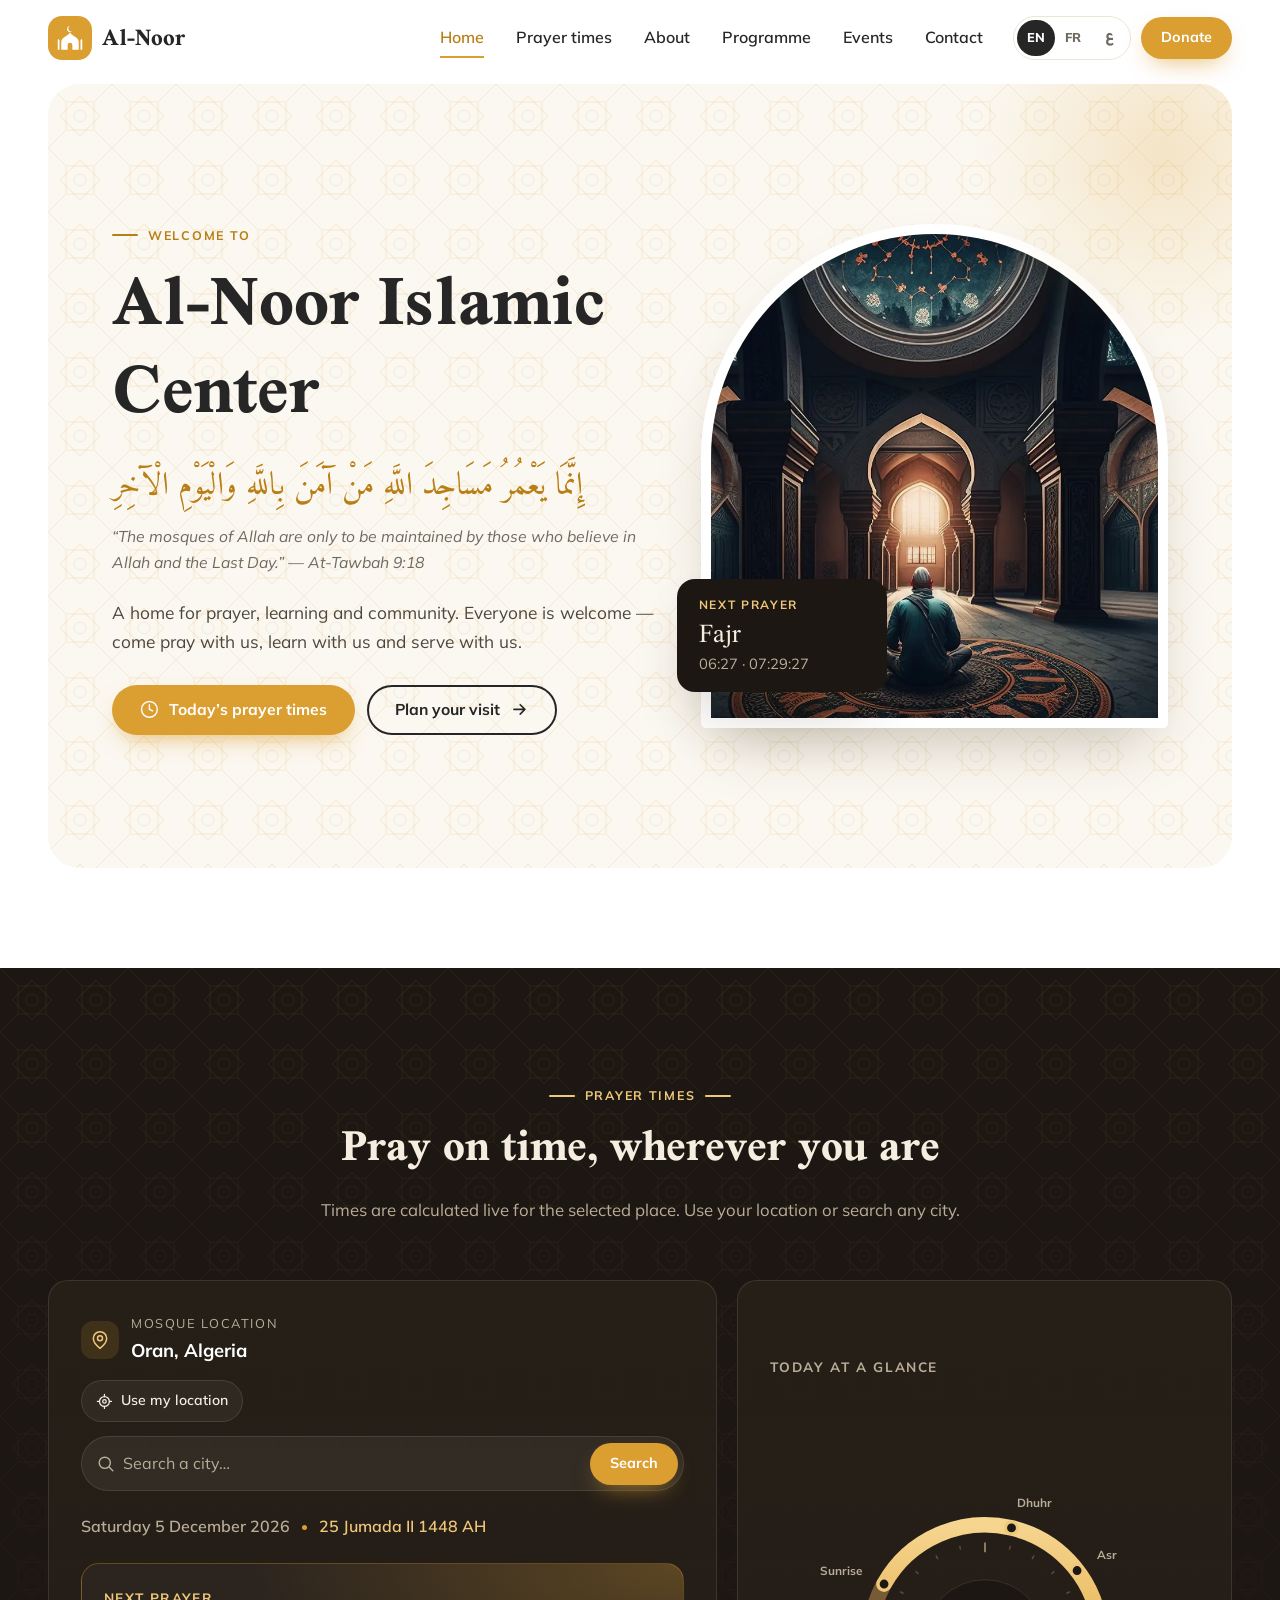
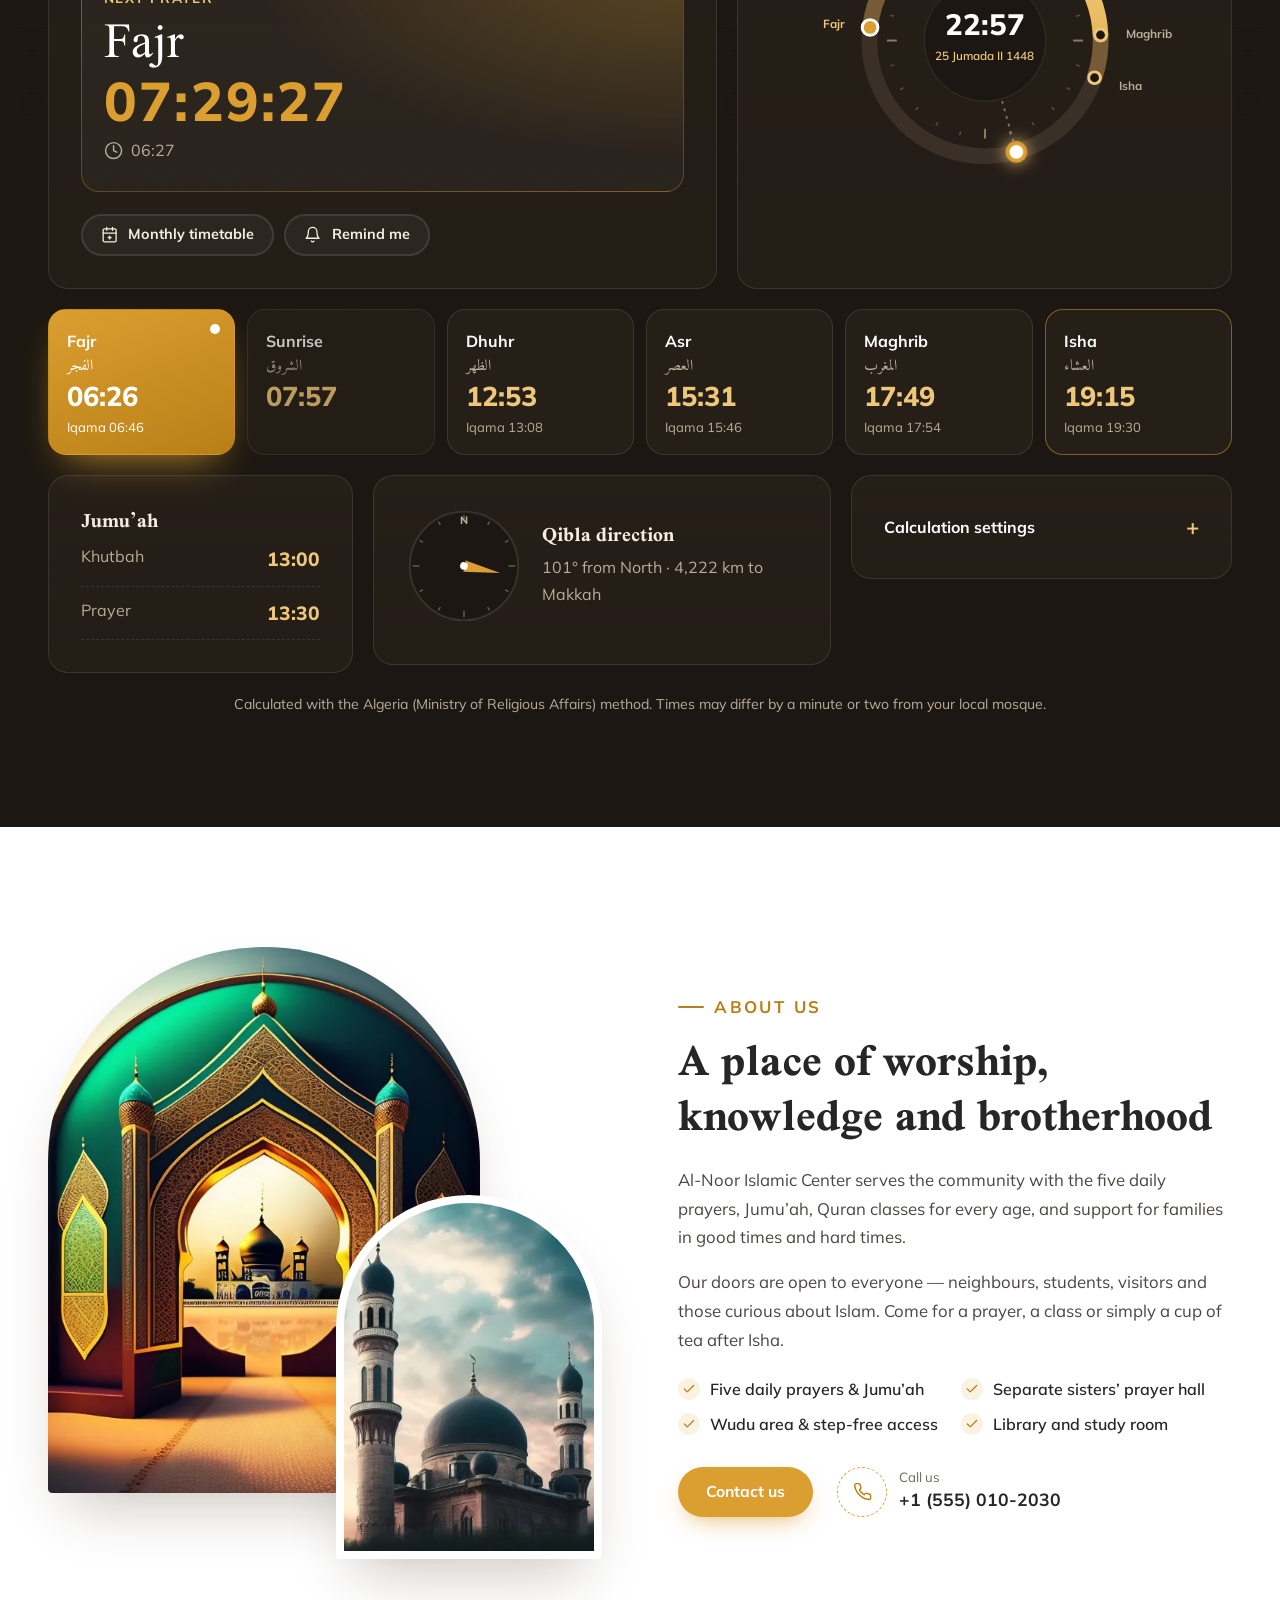
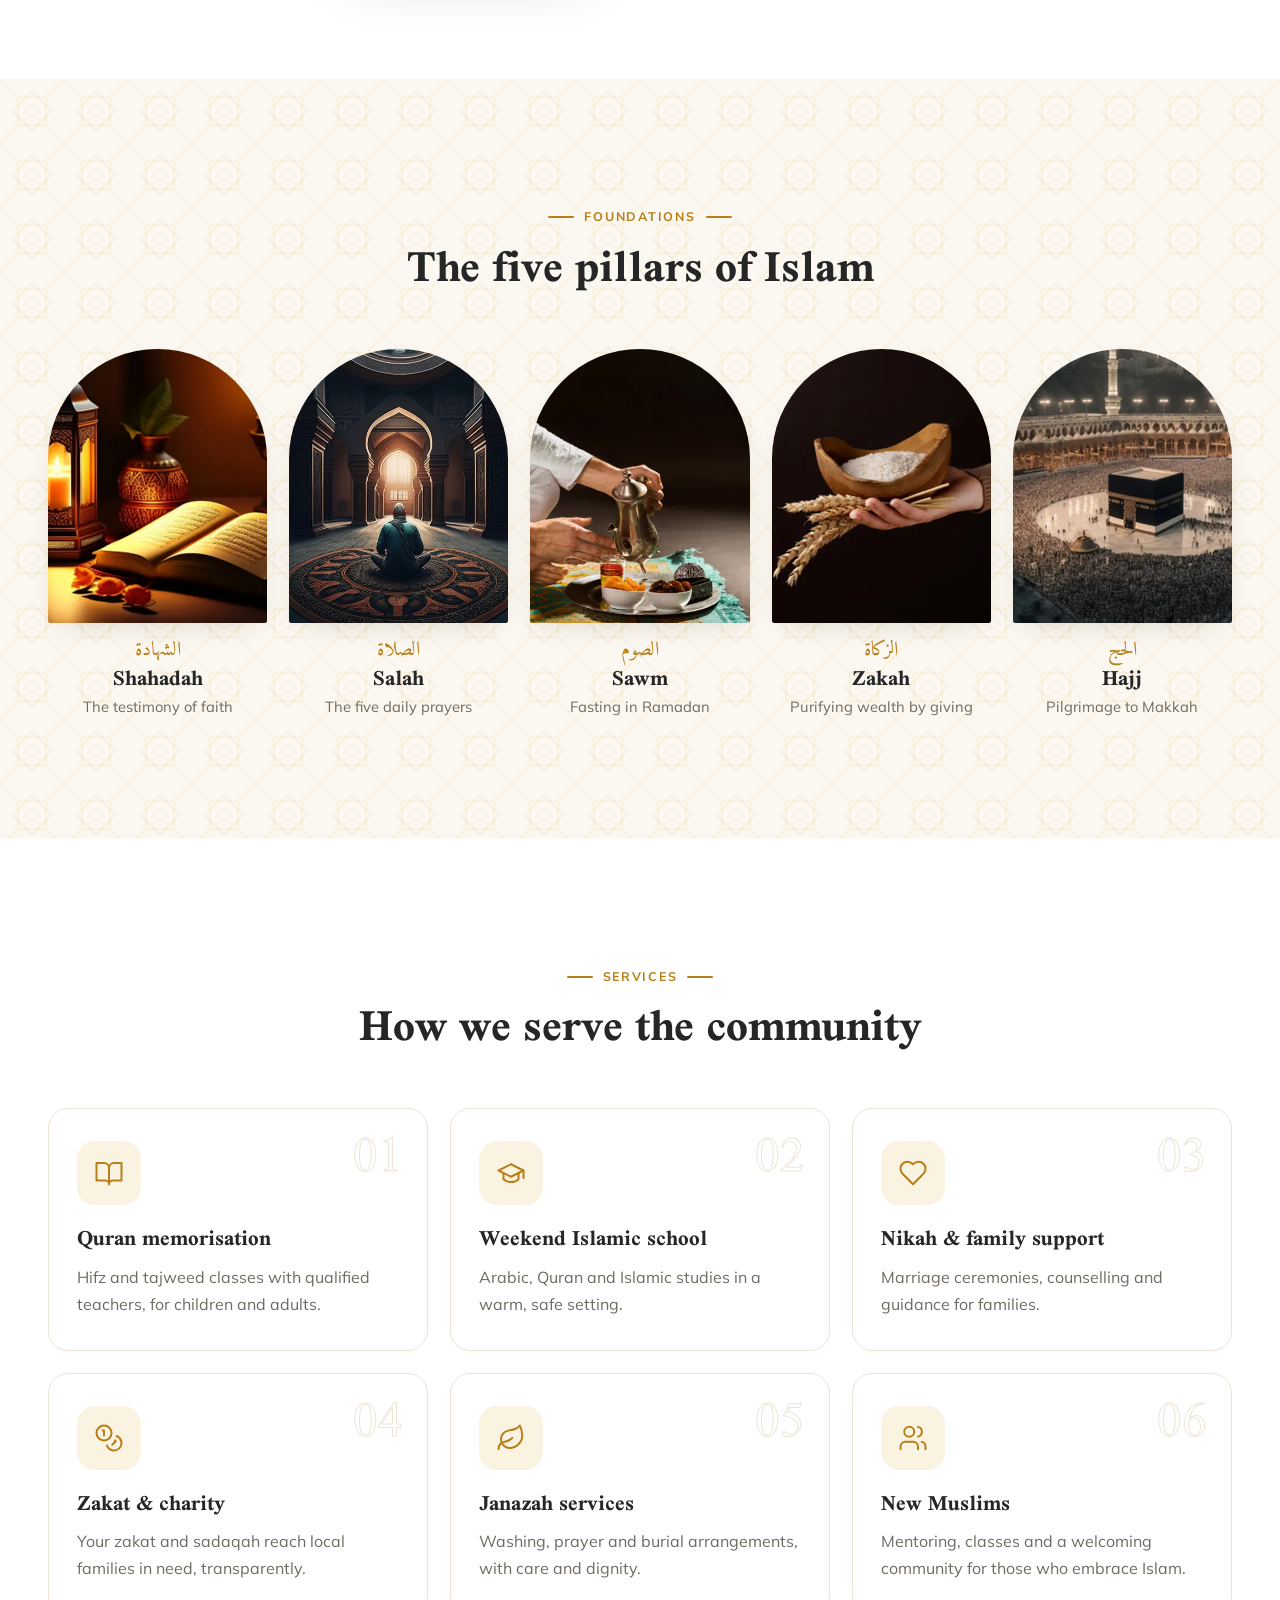
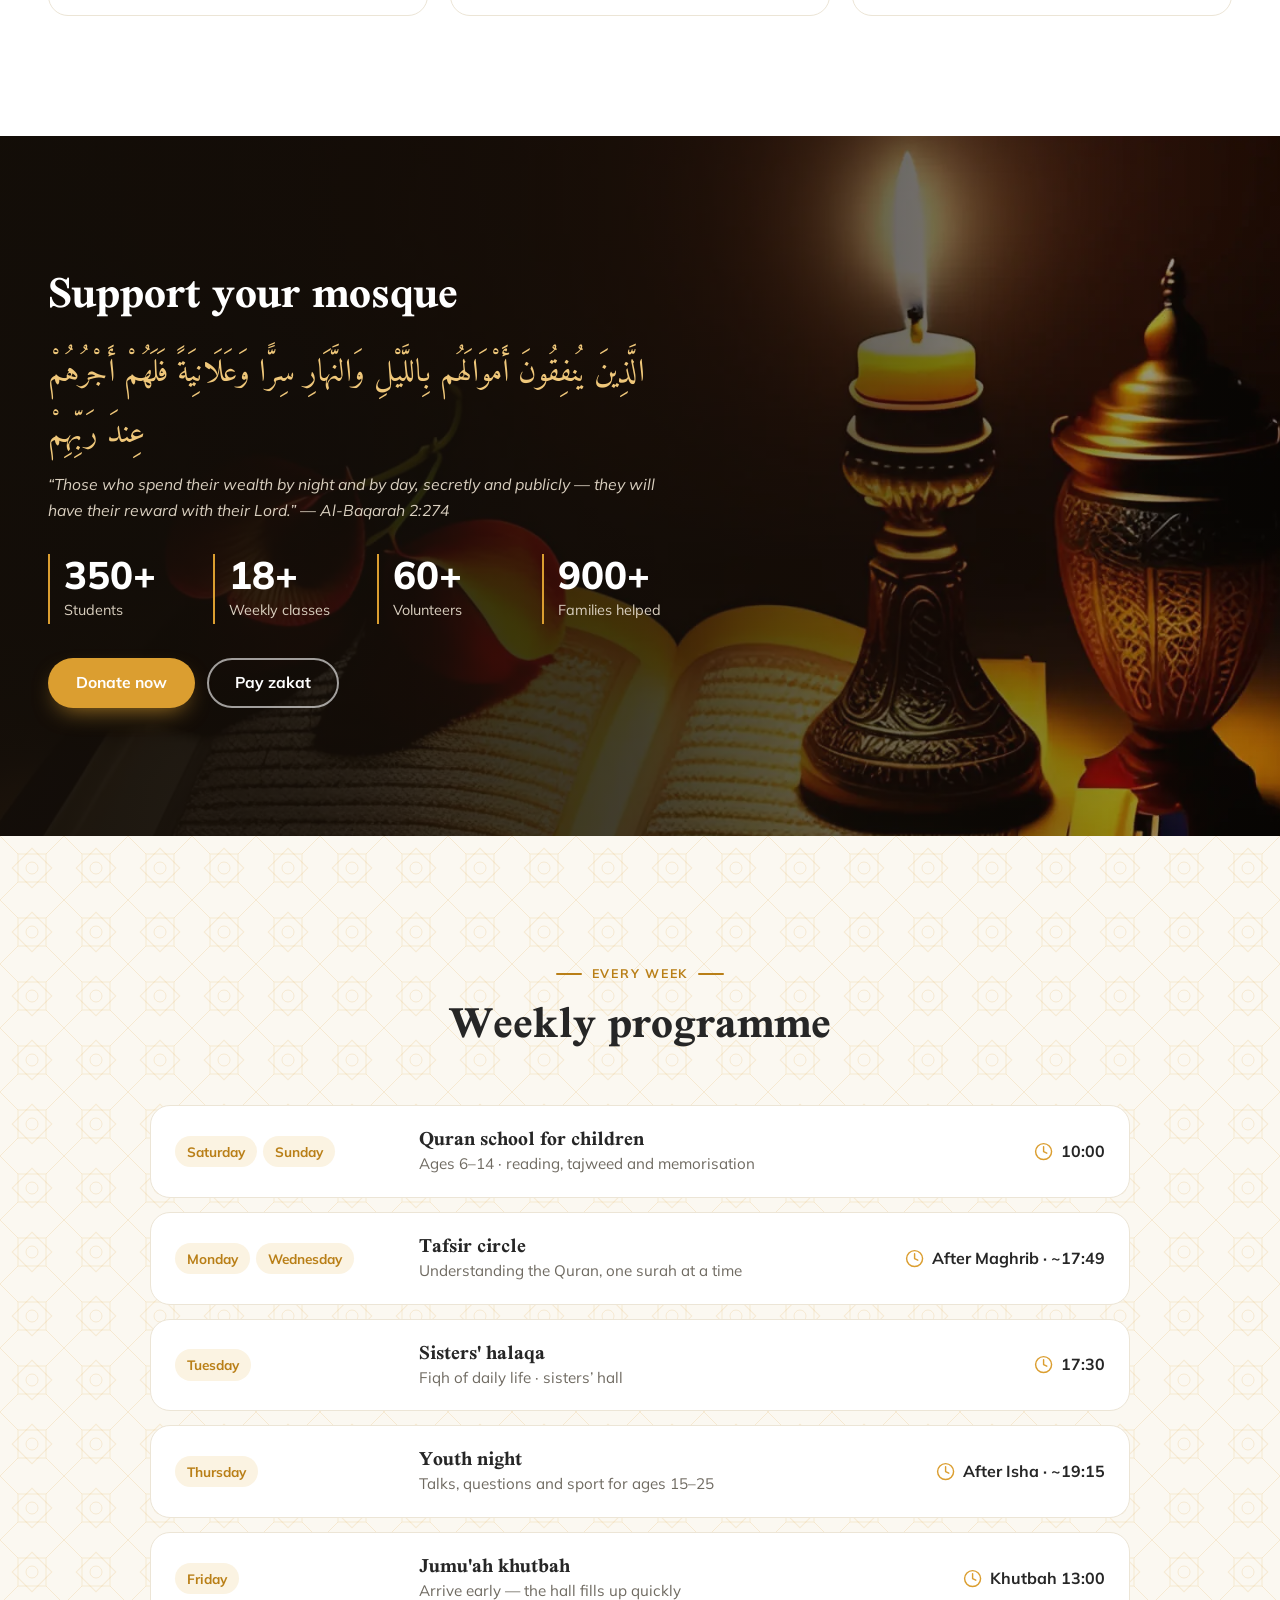
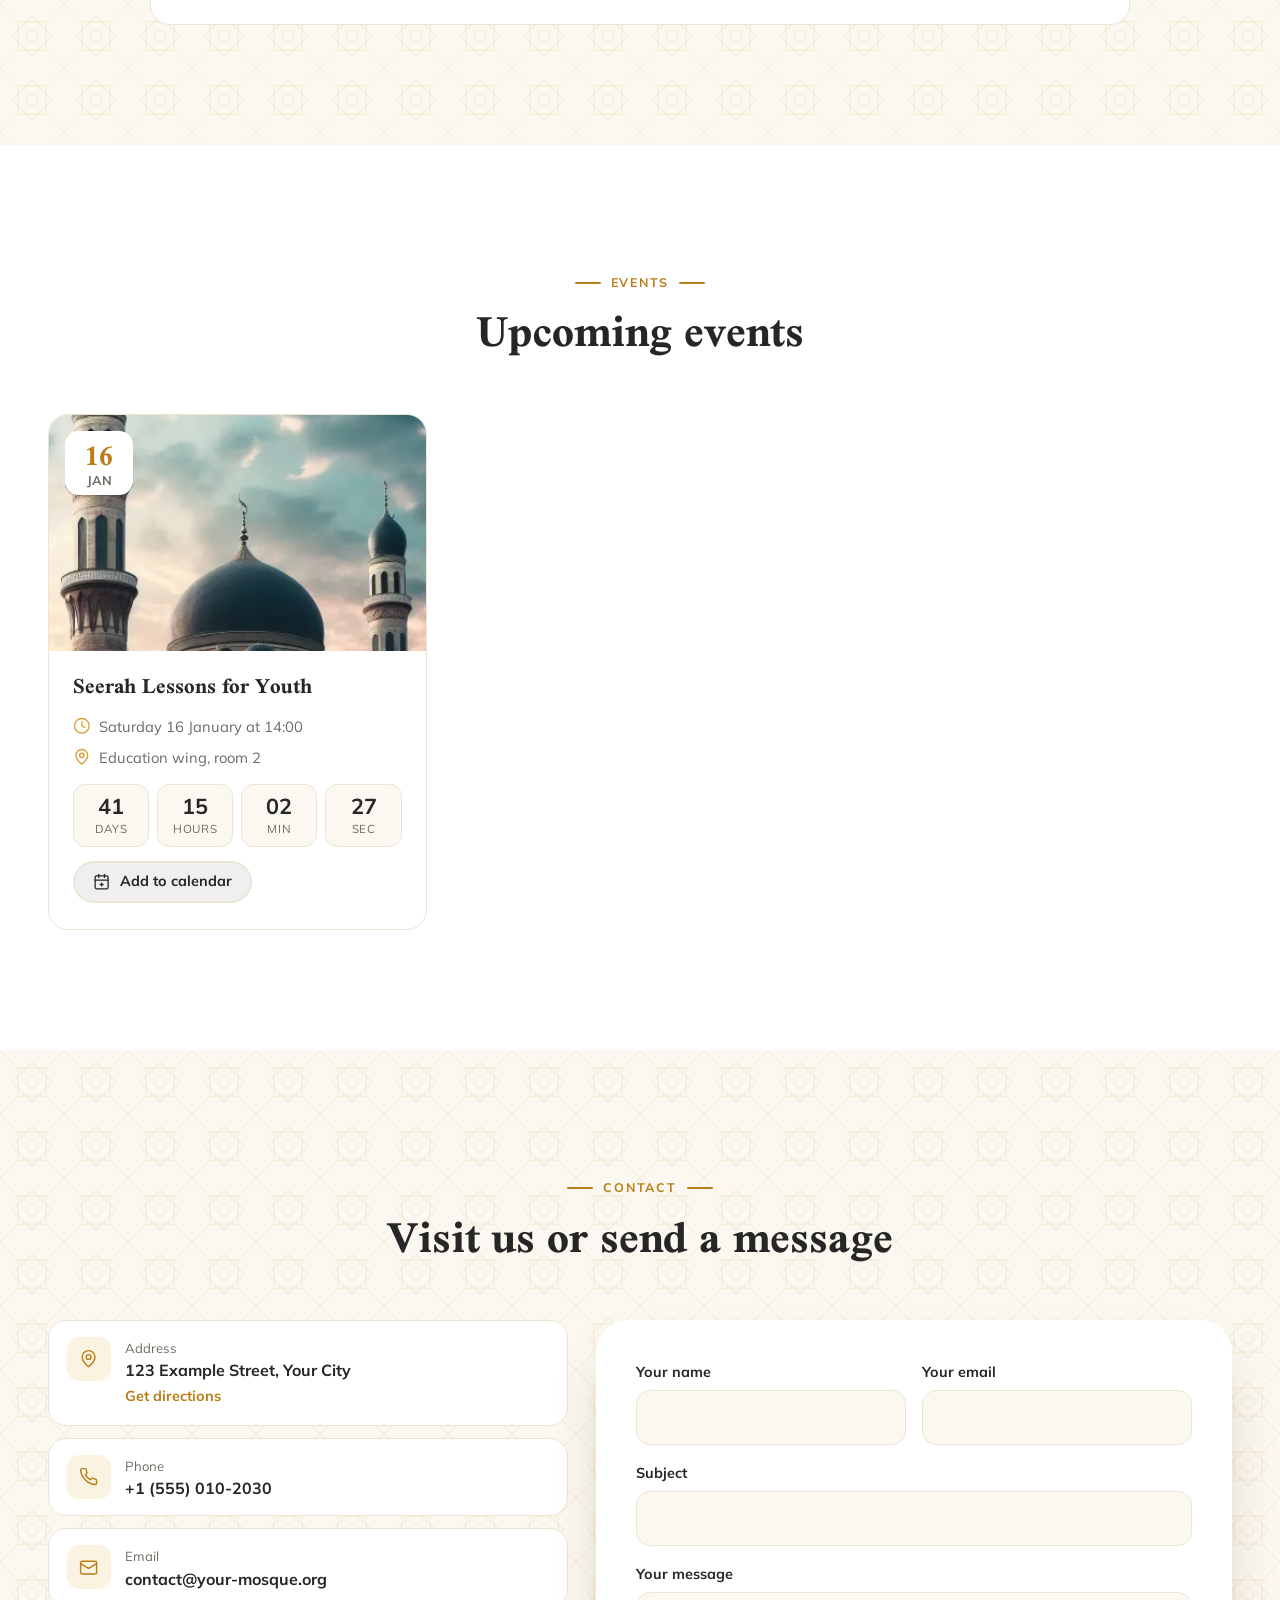
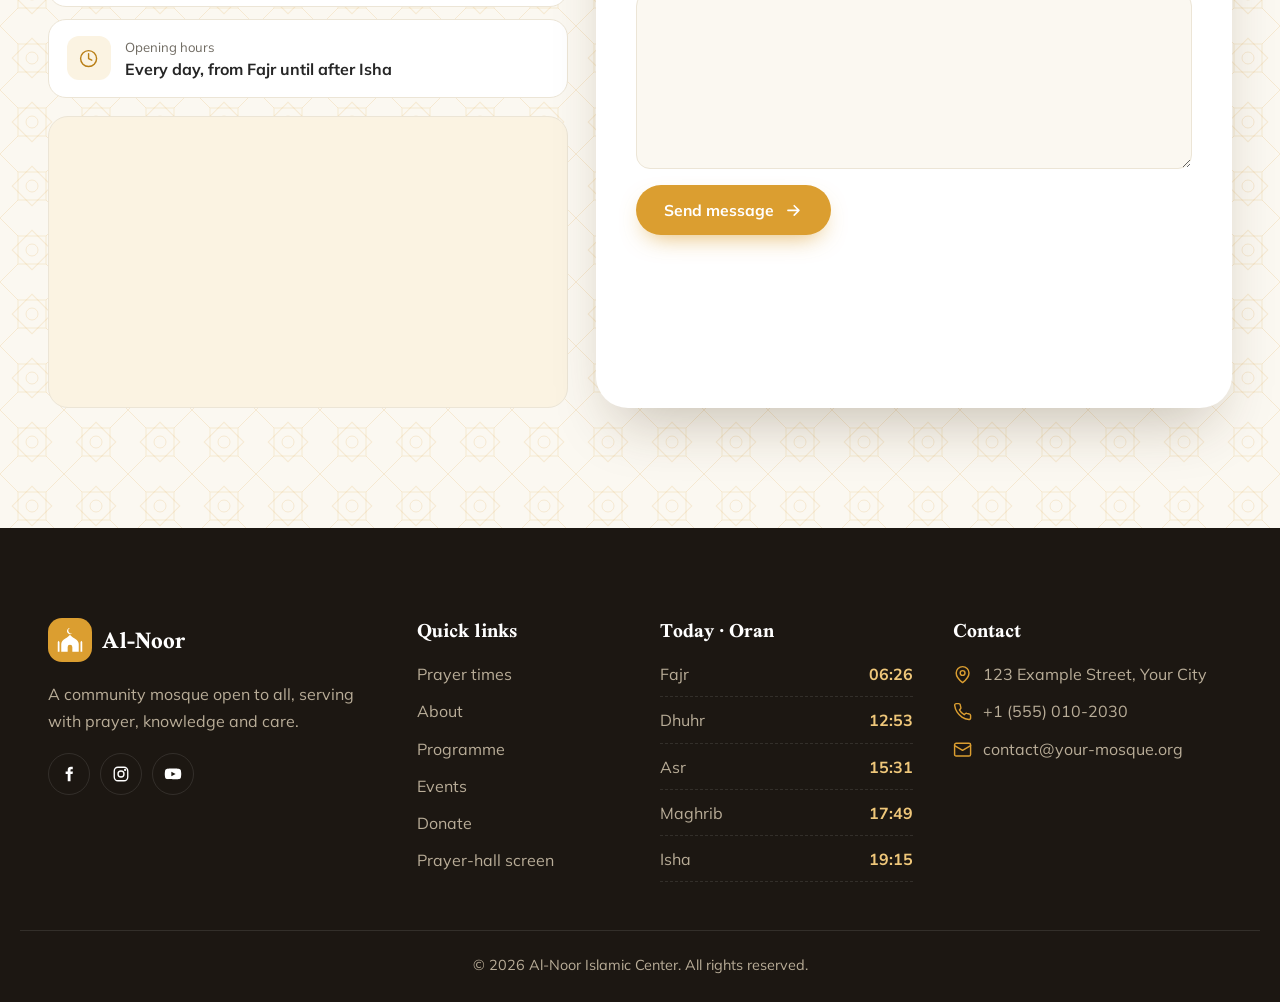
==== index.html @ 83574508 "Initial release of the template Co-Authored-By: Claude Opus 5.5 <noreply@anthropic.com>" ====
<!DOCTYPE html>
<html lang="en" dir="ltr">
<head>
  <meta charset="utf-8">
  <meta name="viewport" content="width=device-width, initial-scale=1">
  <title>Al-Noor Islamic Center — Prayer times, programmes & community</title>
  <meta name="description" content="Daily prayer times, Jumu’ah, Quran classes, events and community services.">
  <meta name="theme-color" content="#1c1712">
  <meta property="og:type" content="website">
  <meta property="og:title" content="Al-Noor Islamic Center">
  <meta property="og:description" content="Daily prayer times, Jumu’ah, Quran classes, events and community services.">
  <meta property="og:image" content="img/hero.webp">
  <link rel="icon" href="img/favicon.svg" type="image/svg+xml">
  <link rel="preconnect" href="https://fonts.googleapis.com">
  <link rel="preconnect" href="https://fonts.gstatic.com" crossorigin>
  <link href="https://fonts.googleapis.com/css2?family=Amiri:wght@400;700&family=Mulish:wght@400;500;600;700;800&family=Scheherazade+New:wght@400;700&family=Tajawal:wght@400;500;700&display=swap" rel="stylesheet">
  <link rel="stylesheet" href="css/style.css">
  <script>document.documentElement.classList.add('js');</script>
</head>
<body>
  <!-- Icon sprite -->
  <svg width="0" height="0" style="position:absolute" aria-hidden="true">
    <defs>
      <symbol id="i-logo" viewBox="0 0 48 48"><path fill="currentColor" d="M24 3.5a5.2 5.2 0 1 0 3.9 8.6 4.2 4.2 0 1 1-3.9-8.6Z"/><path fill="currentColor" d="M24 14c-1.2 3.4-5 5.6-8.6 7.8C11.9 24 9 26.6 9 31v13h30V31c0-4.4-2.9-7-6.4-9.2C29 19.6 25.2 17.4 24 14Zm-4 30v-8a4 4 0 0 1 8 0v8h-8Z"/><path fill="currentColor" d="M3 44V27.5l1.5-2 1.5 2V44H3Zm39 0V27.5l1.5-2 1.5 2V44h-3Z"/></symbol>
      <symbol id="i-phone" viewBox="0 0 24 24"><path fill="none" stroke="currentColor" stroke-width="1.8" stroke-linecap="round" stroke-linejoin="round" d="M22 16.9v3a2 2 0 0 1-2.2 2 19.8 19.8 0 0 1-8.6-3.1 19.5 19.5 0 0 1-6-6A19.8 19.8 0 0 1 2.1 4.2 2 2 0 0 1 4.1 2h3a2 2 0 0 1 2 1.7c.1 1 .4 1.9.7 2.8a2 2 0 0 1-.5 2.1L8 9.9a16 16 0 0 0 6 6l1.3-1.3a2 2 0 0 1 2.1-.4c.9.3 1.8.6 2.8.7a2 2 0 0 1 1.7 2Z"/></symbol>
      <symbol id="i-mail" viewBox="0 0 24 24"><g fill="none" stroke="currentColor" stroke-width="1.8" stroke-linecap="round" stroke-linejoin="round"><rect x="2" y="4" width="20" height="16" rx="2"/><path d="m22 7-10 6L2 7"/></g></symbol>
      <symbol id="i-pin" viewBox="0 0 24 24"><g fill="none" stroke="currentColor" stroke-width="1.8" stroke-linecap="round" stroke-linejoin="round"><path d="M20 10c0 6-8 12-8 12s-8-6-8-12a8 8 0 0 1 16 0Z"/><circle cx="12" cy="10" r="3"/></g></symbol>
      <symbol id="i-clock" viewBox="0 0 24 24"><g fill="none" stroke="currentColor" stroke-width="1.8" stroke-linecap="round" stroke-linejoin="round"><circle cx="12" cy="12" r="10"/><path d="M12 6v6l4 2"/></g></symbol>
      <symbol id="i-locate" viewBox="0 0 24 24"><g fill="none" stroke="currentColor" stroke-width="1.8" stroke-linecap="round" stroke-linejoin="round"><circle cx="12" cy="12" r="7"/><circle cx="12" cy="12" r="2.5"/><path d="M12 2v3M12 19v3M2 12h3M19 12h3"/></g></symbol>
      <symbol id="i-search" viewBox="0 0 24 24"><g fill="none" stroke="currentColor" stroke-width="1.8" stroke-linecap="round" stroke-linejoin="round"><circle cx="11" cy="11" r="7"/><path d="m21 21-4.3-4.3"/></g></symbol>
      <symbol id="i-calendar" viewBox="0 0 24 24"><g fill="none" stroke="currentColor" stroke-width="1.8" stroke-linecap="round" stroke-linejoin="round"><rect x="3" y="4" width="18" height="18" rx="2"/><path d="M16 2v4M8 2v4M3 10h18M12 14v4M10 16h4"/></g></symbol>
      <symbol id="i-bell" viewBox="0 0 24 24"><g fill="none" stroke="currentColor" stroke-width="1.8" stroke-linecap="round" stroke-linejoin="round"><path d="M6 8a6 6 0 0 1 12 0c0 7 3 9 3 9H3s3-2 3-9"/><path d="M10.3 21a1.9 1.9 0 0 0 3.4 0"/></g></symbol>
      <symbol id="i-home" viewBox="0 0 24 24"><g fill="none" stroke="currentColor" stroke-width="1.8" stroke-linecap="round" stroke-linejoin="round"><path d="M3 10.5 12 3l9 7.5V21H3z"/><path d="M9 21v-6h6v6"/></g></symbol>
      <symbol id="i-check" viewBox="0 0 24 24"><path fill="none" stroke="currentColor" stroke-width="2.2" stroke-linecap="round" stroke-linejoin="round" d="M20 6 9 17l-5-5"/></symbol>
      <symbol id="i-arrow" viewBox="0 0 24 24"><path fill="none" stroke="currentColor" stroke-width="2" stroke-linecap="round" stroke-linejoin="round" d="M5 12h14M13 6l6 6-6 6"/></symbol>
      <symbol id="i-up" viewBox="0 0 24 24"><path fill="none" stroke="currentColor" stroke-width="2" stroke-linecap="round" stroke-linejoin="round" d="M12 19V5M6 11l6-6 6 6"/></symbol>
      <symbol id="i-menu" viewBox="0 0 24 24"><path fill="none" stroke="currentColor" stroke-width="2" stroke-linecap="round" d="M4 7h16M4 12h16M4 17h10"/></symbol>
      <symbol id="i-x" viewBox="0 0 24 24"><path fill="none" stroke="currentColor" stroke-width="2" stroke-linecap="round" d="M6 6l12 12M18 6 6 18"/></symbol>
      <symbol id="i-print" viewBox="0 0 24 24"><g fill="none" stroke="currentColor" stroke-width="1.8" stroke-linecap="round" stroke-linejoin="round"><path d="M6 9V2h12v7M6 18H4a2 2 0 0 1-2-2v-5a2 2 0 0 1 2-2h16a2 2 0 0 1 2 2v5a2 2 0 0 1-2 2h-2"/><rect x="6" y="14" width="12" height="8"/></g></symbol>
      <symbol id="i-compass" viewBox="0 0 24 24"><g fill="none" stroke="currentColor" stroke-width="1.8" stroke-linecap="round" stroke-linejoin="round"><circle cx="12" cy="12" r="10"/><path d="m16.2 7.8-2.1 6.3-6.3 2.1 2.1-6.3z"/></g></symbol>
      <symbol id="i-book" viewBox="0 0 24 24"><g fill="none" stroke="currentColor" stroke-width="1.6" stroke-linecap="round" stroke-linejoin="round"><path d="M2 4h6a4 4 0 0 1 4 4v13a3 3 0 0 0-3-3H2z"/><path d="M22 4h-6a4 4 0 0 0-4 4v13a3 3 0 0 1 3-3h7z"/></g></symbol>
      <symbol id="i-school" viewBox="0 0 24 24"><g fill="none" stroke="currentColor" stroke-width="1.6" stroke-linecap="round" stroke-linejoin="round"><path d="M22 10 12 5 2 10l10 5 10-5z"/><path d="M6 12v5c3 3 9 3 12 0v-5M22 10v6"/></g></symbol>
      <symbol id="i-heart" viewBox="0 0 24 24"><path fill="none" stroke="currentColor" stroke-width="1.6" stroke-linecap="round" stroke-linejoin="round" d="M19 14c1.5-1.5 3-3.2 3-5.5A5.5 5.5 0 0 0 16.5 3c-1.8 0-3 .5-4.5 2-1.5-1.5-2.7-2-4.5-2A5.5 5.5 0 0 0 2 8.5c0 2.3 1.5 4 3 5.5l7 7Z"/></symbol>
      <symbol id="i-coins" viewBox="0 0 24 24"><g fill="none" stroke="currentColor" stroke-width="1.6" stroke-linecap="round" stroke-linejoin="round"><circle cx="8" cy="8" r="6"/><path d="M18.1 10.4A6 6 0 1 1 10.3 18M7 6h1v4M16.7 13.9l.7.7-2.8 2.8"/></g></symbol>
      <symbol id="i-leaf" viewBox="0 0 24 24"><g fill="none" stroke="currentColor" stroke-width="1.6" stroke-linecap="round" stroke-linejoin="round"><path d="M11 20A7 7 0 0 1 9.8 6.1C15.5 5 17 4.5 19 2c1 2 2 4.2 2 8 0 5.5-4.8 10-10 10Z"/><path d="M2 21c0-3 1.9-5.4 5.1-6 2.4-.5 4.9-2 5.9-3"/></g></symbol>
      <symbol id="i-users" viewBox="0 0 24 24"><g fill="none" stroke="currentColor" stroke-width="1.6" stroke-linecap="round" stroke-linejoin="round"><path d="M16 21v-2a4 4 0 0 0-4-4H6a4 4 0 0 0-4 4v2"/><circle cx="9" cy="7" r="4"/><path d="M22 21v-2a4 4 0 0 0-3-3.9M16 3.1a4 4 0 0 1 0 7.8"/></g></symbol>
      <symbol id="i-facebook" viewBox="0 0 24 24"><path fill="currentColor" d="M14 8.5V6.8c0-.8.2-1.3 1.4-1.3H17V2.3c-.3 0-1.3-.1-2.5-.1-2.5 0-4.2 1.5-4.2 4.3v2H7.5V12h2.8v9.8H14V12h2.8l.4-3.5H14Z"/></symbol>
      <symbol id="i-instagram" viewBox="0 0 24 24"><g fill="none" stroke="currentColor" stroke-width="1.8"><rect x="3" y="3" width="18" height="18" rx="5"/><circle cx="12" cy="12" r="4"/><circle cx="17.5" cy="6.5" r=".6" fill="currentColor"/></g></symbol>
      <symbol id="i-youtube" viewBox="0 0 24 24"><path fill="currentColor" d="M22.5 7.2a2.8 2.8 0 0 0-2-2C18.8 4.7 12 4.7 12 4.7s-6.8 0-8.5.5a2.8 2.8 0 0 0-2 2A29 29 0 0 0 1 12a29 29 0 0 0 .5 4.8 2.8 2.8 0 0 0 2 2c1.7.5 8.5.5 8.5.5s6.8 0 8.5-.5a2.8 2.8 0 0 0 2-2A29 29 0 0 0 23 12a29 29 0 0 0-.5-4.8ZM9.8 15V9l5.7 3-5.7 3Z"/></symbol>
      <symbol id="i-xsocial" viewBox="0 0 24 24"><path fill="currentColor" d="M17.8 3h3.1l-6.8 7.7L22 21h-6.2l-4.9-6.3L5.3 21H2.2l7.2-8.3L1.8 3h6.4l4.4 5.8L17.8 3Zm-1.1 16.2h1.7L7.4 4.7H5.6l11.1 14.5Z"/></symbol>
      <symbol id="i-whatsapp" viewBox="0 0 24 24"><path fill="currentColor" d="M12 2a10 10 0 0 0-8.6 15.1L2 22l5-1.3A10 10 0 1 0 12 2Zm0 18.2c-1.5 0-3-.4-4.2-1.2l-.3-.2-3 .8.8-2.9-.2-.3A8.2 8.2 0 1 1 12 20.2Zm4.5-6.1c-.2-.1-1.5-.7-1.7-.8-.2-.1-.4-.1-.6.1l-.8 1c-.1.2-.3.2-.5.1a6.7 6.7 0 0 1-3.3-2.9c-.3-.4.2-.4.7-1.4.1-.2 0-.3 0-.4l-.8-1.8c-.2-.5-.4-.4-.6-.4h-.5c-.2 0-.4.1-.7.3-.2.3-.9.9-.9 2.2s.9 2.5 1 2.7c.1.2 1.8 2.8 4.4 3.9 1.6.7 2.3.8 3.1.6.5-.1 1.5-.6 1.7-1.2.2-.6.2-1.1.2-1.2-.1-.3-.3-.4-.7-.5Z"/></symbol>
    </defs>
  </svg>

  <a class="skip" href="#main" data-i18n="skip">Skip to content</a>

  <header class="header" id="top">
    <div class="container header__inner">
      <a class="brand" href="#home" aria-label="Home">
        <span class="brand__mark"><svg><use href="#i-logo"/></svg></span>
        <span class="brand__name" data-site="shortName">Al-Noor</span>
      </a>

      <nav class="nav" id="nav" aria-label="Main">
        <button class="nav__close icon-btn" type="button" data-i18n-aria="nav.close" aria-label="Close menu"><svg><use href="#i-x"/></svg></button>
        <ul class="nav__list">
          <li><a href="#home" data-i18n="nav.home">Home</a></li>
          <li><a href="#prayer" data-i18n="nav.prayer">Prayer times</a></li>
          <li><a href="#about" data-i18n="nav.about">About</a></li>
          <li><a href="#programme" data-i18n="nav.programme">Programme</a></li>
          <li><a href="#events" data-i18n="nav.events">Events</a></li>
          <li><a href="#contact" data-i18n="nav.contact">Contact</a></li>
        </ul>
        <a class="btn btn--gold nav__donate-m" href="#donate" data-i18n="nav.donate" data-donate>Donate</a>
      </nav>

      <div class="header__actions">
        <div class="lang" role="group" data-i18n-aria="lang.label" aria-label="Language">
          <button type="button" data-lang="en" lang="en">EN</button>
          <button type="button" data-lang="fr" lang="fr">FR</button>
          <button type="button" data-lang="ar" lang="ar">ع</button>
        </div>
        <a class="btn btn--gold btn--sm header__donate" href="#donate" data-i18n="nav.donate" data-donate>Donate</a>
        <button class="icon-btn nav-toggle" type="button" aria-controls="nav" aria-expanded="false" data-i18n-aria="nav.menu" aria-label="Menu"><svg><use href="#i-menu"/></svg></button>
      </div>
    </div>
  </header>
  <div class="nav-backdrop" hidden></div>

  <main id="main">
    <!-- HERO -->
    <section class="hero" id="home">
      <div class="container">
        <div class="hero__panel pattern">
          <div class="hero__content" data-reveal>
            <p class="eyebrow" data-i18n="hero.eyebrow">Welcome to</p>
            <h1 class="hero__title" data-site="name">Al-Noor Islamic Center</h1>
            <p class="verse" lang="ar" dir="rtl">إِنَّمَا يَعْمُرُ مَسَاجِدَ اللَّهِ مَنْ آمَنَ بِاللَّهِ وَالْيَوْمِ الْآخِرِ</p>
            <p class="verse-tr" data-i18n="hero.verse.tr">“The mosques of Allah are only to be maintained by those who believe in Allah and the Last Day.” — At-Tawbah 9:18</p>
            <p class="hero__text" data-i18n="hero.text">A home for prayer, learning and community. Everyone is welcome.</p>
            <div class="hero__cta">
              <a class="btn btn--gold" href="#prayer"><svg><use href="#i-clock"/></svg><span data-i18n="hero.cta1">Today’s prayer times</span></a>
              <a class="btn btn--ghost" href="#contact"><span data-i18n="hero.cta2">Plan your visit</span><svg class="flip"><use href="#i-arrow"/></svg></a>
            </div>
          </div>
          <div class="hero__media" data-reveal>
            <div class="arch arch--hero"><img src="img/hero.webp" width="780" height="840" alt="A worshipper praying inside an ornate mosque hall" fetchpriority="high"></div>
            <a class="next-card" href="#prayer">
              <span class="next-card__label" data-i18n="hero.next">Next prayer</span>
              <span class="next-card__name" data-next="name">—</span>
              <span class="next-card__time"><span data-next="time">--:--</span> · <span data-next="countdown">--:--:--</span></span>
            </a>
          </div>
        </div>
      </div>
    </section>

    <!-- PRAYER TIMES -->
    <section class="prayer" id="prayer" aria-labelledby="prayer-title">
      <div class="container">
        <div class="section-head section-head--light" data-reveal>
          <p class="eyebrow" data-i18n="p.label">Prayer times</p>
          <h2 id="prayer-title" data-i18n="p.title">Pray on time, wherever you are</h2>
          <p class="section-head__lead" data-i18n="p.lead">Times are calculated live for the selected place.</p>
        </div>

        <div class="prayer__top">
          <!-- live status -->
          <div class="card-dark now" data-reveal>
            <div class="loc">
              <div class="loc__current">
                <svg><use href="#i-pin"/></svg>
                <div>
                  <small class="loc__kind" data-loc="kind">Mosque location</small>
                  <strong class="loc__name" data-loc="name">—</strong>
                </div>
              </div>
              <div class="loc__tools">
                <button class="chip" type="button" id="useLocation"><svg><use href="#i-locate"/></svg><span data-i18n="p.useLoc">Use my location</span></button>
                <button class="chip" type="button" id="resetLocation" hidden><svg><use href="#i-home"/></svg><span data-i18n="p.reset">Back to mosque</span></button>
              </div>
              <form class="search" id="citySearch" role="search" autocomplete="off">
                <svg><use href="#i-search"/></svg>
                <input type="search" id="cityInput" data-i18n-ph="p.search" placeholder="Search a city…" aria-label="Search a city" minlength="2" required>
                <button class="btn btn--gold btn--sm" type="submit" data-i18n="p.searchBtn">Search</button>
                <ul class="search__results" id="cityResults" role="listbox" hidden></ul>
              </form>
              <p class="loc__status" id="locStatus" role="status" aria-live="polite"></p>
            </div>

            <div class="dates">
              <span data-date="greg">—</span>
              <span class="dates__dot" aria-hidden="true"></span>
              <span data-date="hijri" class="dates__hijri">—</span>
            </div>

            <div class="next">
              <p class="next__label" data-next="label">Next prayer</p>
              <p class="next__name" data-next="name">—</p>
              <p class="next__countdown" data-next="countdown" aria-live="off">--:--:--</p>
              <p class="next__at"><svg><use href="#i-clock"/></svg> <span data-next="time">--:--</span></p>
            </div>

            <div class="now__actions">
              <button class="btn btn--line btn--sm" type="button" id="openMonth"><svg><use href="#i-calendar"/></svg><span data-i18n="p.month">Monthly timetable</span></button>
              <button class="btn btn--line btn--sm" type="button" id="notifyBtn" aria-pressed="false"><svg><use href="#i-bell"/></svg><span data-i18n="p.notify">Remind me</span></button>
            </div>
          </div>

          <!-- 24h dial -->
          <figure class="card-dark dial-card" data-reveal>
            <figcaption class="dial-card__title" data-i18n="p.dial">Today at a glance</figcaption>
            <svg class="dial" id="dial" viewBox="-34 -6 408 352" role="img" aria-label="24 hour dial showing today's prayer times"></svg>
          </figure>
        </div>

        <!-- six times -->
        <ol class="times" id="times" data-reveal></ol>

        <div class="prayer__bottom">
          <div class="card-dark jumuah" data-reveal>
            <h3 data-i18n="p.jumuah">Jumu’ah</h3>
            <dl>
              <div><dt data-i18n="p.khutbah">Khutbah</dt><dd data-jumuah="khutbah">13:00</dd></div>
              <div><dt data-i18n="p.prayer">Prayer</dt><dd data-jumuah="prayer">13:30</dd></div>
            </dl>
          </div>

          <div class="card-dark qibla" data-reveal>
            <div class="qibla__dial" aria-hidden="true">
              <svg viewBox="0 0 120 120" id="qiblaRose">
                <circle cx="60" cy="60" r="56" class="qr-ring"/>
                <g class="qr-ticks"></g>
                <text x="60" y="17" class="qr-n">N</text>
                <g id="qiblaNeedle"><path d="M60 22 66 60 60 56 54 60Z" class="qr-needle"/><circle cx="60" cy="60" r="4" class="qr-hub"/></g>
              </svg>
            </div>
            <div>
              <h3 data-i18n="p.qibla">Qibla direction</h3>
              <p id="qiblaText">—</p>
              <button class="chip" type="button" id="compassBtn" hidden><svg><use href="#i-compass"/></svg><span data-i18n="p.compass">Use compass</span></button>
              <p class="qibla__hint" id="compassHint" hidden data-i18n="p.compassHint">Hold your phone flat.</p>
            </div>
          </div>

          <details class="card-dark settings" data-reveal>
            <summary data-i18n="p.settings">Calculation settings</summary>
            <div class="settings__grid">
              <label><span data-i18n="p.method">Method</span><select id="methodSel"></select></label>
              <label><span data-i18n="p.asr">Asr</span>
                <select id="asrSel"><option value="standard" data-i18n="p.asrStd">Standard</option><option value="hanafi" data-i18n="p.asrHan">Hanafi</option></select>
              </label>
              <label><span data-i18n="p.format">Clock</span>
                <select id="fmtSel"><option value="24" data-i18n="p.h24">24 hours</option><option value="12" data-i18n="p.h12">12 hours</option></select>
              </label>
            </div>
          </details>
        </div>
        <p class="prayer__note" id="methodNote"></p>
      </div>
    </section>

    <!-- ABOUT -->
    <section class="section about" id="about">
      <div class="container about__grid">
        <div class="about__media" data-reveal>
          <div class="arch arch--a1"><img src="img/about-1.webp" width="570" height="720" loading="lazy" alt="Ornate green and gold mosque archway"></div>
          <div class="arch arch--a2"><img src="img/about-2.webp" width="350" height="480" loading="lazy" alt="Mosque domes and minarets under a soft sky"></div>
        </div>
        <div class="about__content" data-reveal>
          <p class="eyebrow" data-i18n="a.label">About us</p>
          <h2 data-i18n="a.title">A place of worship, knowledge and brotherhood</h2>
          <p data-i18n="a.p1">We serve the community with the five daily prayers, Jumu’ah and Quran classes.</p>
          <p data-i18n="a.p2">Our doors are open to everyone.</p>
          <ul class="checks">
            <li><svg><use href="#i-check"/></svg><span data-i18n="a.f1">Five daily prayers & Jumu’ah</span></li>
            <li><svg><use href="#i-check"/></svg><span data-i18n="a.f2">Separate sisters’ prayer hall</span></li>
            <li><svg><use href="#i-check"/></svg><span data-i18n="a.f3">Wudu area & step-free access</span></li>
            <li><svg><use href="#i-check"/></svg><span data-i18n="a.f4">Library and study room</span></li>
          </ul>
          <div class="about__cta">
            <a class="btn btn--gold" href="#contact" data-i18n="a.more">Contact us</a>
            <a class="call" data-contact="tel">
              <span class="call__icon"><svg><use href="#i-phone"/></svg></span>
              <span><small data-i18n="a.call">Call us</small><strong data-contact="phone" dir="ltr">—</strong></span>
            </a>
          </div>
        </div>
      </div>
    </section>

    <!-- PILLARS -->
    <section class="section pillars pattern-soft" aria-labelledby="pillars-title">
      <div class="container">
        <div class="section-head" data-reveal>
          <p class="eyebrow" data-i18n="pi.label">Foundations</p>
          <h2 id="pillars-title" data-i18n="pi.title">The five pillars of Islam</h2>
        </div>
        <ol class="pillars__list" data-reveal>
          <li class="pillar"><div class="arch"><img src="img/pillar-1.webp" width="500" height="500" loading="lazy" alt=""></div><span class="pillar__ar" lang="ar">الشهادة</span><h3 data-i18n="pi.1">Shahadah</h3><p data-i18n="pi.1d">The testimony of faith</p></li>
          <li class="pillar"><div class="arch"><img src="img/pillar-2.webp" width="500" height="500" loading="lazy" alt=""></div><span class="pillar__ar" lang="ar">الصلاة</span><h3 data-i18n="pi.2">Salah</h3><p data-i18n="pi.2d">The five daily prayers</p></li>
          <li class="pillar"><div class="arch"><img src="img/pillar-3.webp" width="500" height="500" loading="lazy" alt=""></div><span class="pillar__ar" lang="ar">الصوم</span><h3 data-i18n="pi.3">Sawm</h3><p data-i18n="pi.3d">Fasting in Ramadan</p></li>
          <li class="pillar"><div class="arch"><img src="img/pillar-4.webp" width="500" height="500" loading="lazy" alt=""></div><span class="pillar__ar" lang="ar">الزكاة</span><h3 data-i18n="pi.4">Zakah</h3><p data-i18n="pi.4d">Purifying wealth by giving</p></li>
          <li class="pillar"><div class="arch"><img src="img/pillar-5.webp" width="500" height="500" loading="lazy" alt=""></div><span class="pillar__ar" lang="ar">الحج</span><h3 data-i18n="pi.5">Hajj</h3><p data-i18n="pi.5d">Pilgrimage to Makkah</p></li>
        </ol>
      </div>
    </section>

    <!-- SERVICES -->
    <section class="section services" aria-labelledby="services-title">
      <div class="container">
        <div class="section-head" data-reveal>
          <p class="eyebrow" data-i18n="s.label">Services</p>
          <h2 id="services-title" data-i18n="s.title">How we serve the community</h2>
        </div>
        <div class="services__grid">
          <article class="service" data-reveal><span class="service__num">01</span><span class="service__icon"><svg><use href="#i-book"/></svg></span><h3 data-i18n="s.1">Quran memorisation</h3><p data-i18n="s.1d"></p></article>
          <article class="service" data-reveal><span class="service__num">02</span><span class="service__icon"><svg><use href="#i-school"/></svg></span><h3 data-i18n="s.2">Weekend Islamic school</h3><p data-i18n="s.2d"></p></article>
          <article class="service" data-reveal><span class="service__num">03</span><span class="service__icon"><svg><use href="#i-heart"/></svg></span><h3 data-i18n="s.3">Nikah & family support</h3><p data-i18n="s.3d"></p></article>
          <article class="service" data-reveal><span class="service__num">04</span><span class="service__icon"><svg><use href="#i-coins"/></svg></span><h3 data-i18n="s.4">Zakat & charity</h3><p data-i18n="s.4d"></p></article>
          <article class="service" data-reveal><span class="service__num">05</span><span class="service__icon"><svg><use href="#i-leaf"/></svg></span><h3 data-i18n="s.5">Janazah services</h3><p data-i18n="s.5d"></p></article>
          <article class="service" data-reveal><span class="service__num">06</span><span class="service__icon"><svg><use href="#i-users"/></svg></span><h3 data-i18n="s.6">New Muslims</h3><p data-i18n="s.6d"></p></article>
        </div>
      </div>
    </section>

    <!-- DONATE -->
    <section class="donate" id="donate" aria-labelledby="donate-title">
      <div class="container donate__inner">
        <div class="donate__content" data-reveal>
          <h2 id="donate-title" data-i18n="d.title">Support your mosque</h2>
          <p class="verse verse--light" lang="ar" dir="rtl">الَّذِينَ يُنفِقُونَ أَمْوَالَهُم بِاللَّيْلِ وَالنَّهَارِ سِرًّا وَعَلَانِيَةً فَلَهُمْ أَجْرُهُمْ عِندَ رَبِّهِمْ</p>
          <p class="verse-tr verse-tr--light" data-i18n="d.verse.tr"></p>
          <div class="stats">
            <div class="stat"><strong data-count="students">0</strong><span data-i18n="d.students">Students</span></div>
            <div class="stat"><strong data-count="classes">0</strong><span data-i18n="d.classes">Weekly classes</span></div>
            <div class="stat"><strong data-count="volunteers">0</strong><span data-i18n="d.volunteers">Volunteers</span></div>
            <div class="stat"><strong data-count="families">0</strong><span data-i18n="d.families">Families helped</span></div>
          </div>
          <div class="donate__cta">
            <a class="btn btn--gold" href="#contact" data-donate data-i18n="d.cta">Donate now</a>
            <a class="btn btn--ghost-light" href="#contact" data-donate data-i18n="d.zakat">Pay zakat</a>
          </div>
        </div>
      </div>
    </section>

    <!-- PROGRAMME -->
    <section class="section programme pattern-soft" id="programme" aria-labelledby="programme-title">
      <div class="container">
        <div class="section-head" data-reveal>
          <p class="eyebrow" data-i18n="pr.label">Every week</p>
          <h2 id="programme-title" data-i18n="pr.title">Weekly programme</h2>
        </div>
        <ul class="programme__list" id="programmeList"></ul>
      </div>
    </section>

    <!-- EVENTS -->
    <section class="section events" id="events" aria-labelledby="events-title">
      <div class="container">
        <div class="section-head" data-reveal>
          <p class="eyebrow" data-i18n="e.label">Events</p>
          <h2 id="events-title" data-i18n="e.title">Upcoming events</h2>
        </div>
        <div class="events__grid" id="eventsList"></div>
      </div>
    </section>

    <!-- CONTACT -->
    <section class="section contact pattern-soft" id="contact" aria-labelledby="contact-title">
      <div class="container">
        <div class="section-head" data-reveal>
          <p class="eyebrow" data-i18n="c.label">Contact</p>
          <h2 id="contact-title" data-i18n="c.title">Visit us or send a message</h2>
        </div>
        <div class="contact__grid">
          <div class="contact__info" data-reveal>
            <ul class="info-list">
              <li><span class="info-list__icon"><svg><use href="#i-pin"/></svg></span><div><small data-i18n="c.address">Address</small><strong data-contact="address">—</strong><a class="link" id="directions" target="_blank" rel="noopener" data-i18n="c.directions">Get directions</a></div></li>
              <li><span class="info-list__icon"><svg><use href="#i-phone"/></svg></span><div><small data-i18n="c.phone">Phone</small><a data-contact="tel"><strong data-contact="phone" dir="ltr">—</strong></a></div></li>
              <li><span class="info-list__icon"><svg><use href="#i-mail"/></svg></span><div><small data-i18n="c.email">Email</small><a data-contact="mailto"><strong data-contact="email">—</strong></a></div></li>
              <li><span class="info-list__icon"><svg><use href="#i-clock"/></svg></span><div><small data-i18n="c.hours">Opening hours</small><strong data-i18n="c.hoursTxt">Every day, from Fajr until after Isha</strong></div></li>
            </ul>
            <a class="btn btn--whatsapp" id="whatsappBtn" target="_blank" rel="noopener" hidden><svg><use href="#i-whatsapp"/></svg><span data-i18n="c.whatsapp">WhatsApp</span></a>
            <div class="map"><iframe id="map" title="Map" loading="lazy" referrerpolicy="no-referrer-when-downgrade"></iframe></div>
          </div>

          <form class="form" id="contactForm" data-reveal novalidate>
            <div class="form__row">
              <label><span data-i18n="c.name">Your name</span><input name="name" autocomplete="name" required></label>
              <label><span data-i18n="c.mail">Your email</span><input name="email" type="email" autocomplete="email" required></label>
            </div>
            <label><span data-i18n="c.subject">Subject</span><input name="subject" required></label>
            <label><span data-i18n="c.msg">Your message</span><textarea name="message" rows="6" required></textarea></label>
            <input type="text" name="_honey" class="hp" tabindex="-1" autocomplete="off" aria-hidden="true">
            <button class="btn btn--gold" type="submit"><span data-i18n="c.send">Send message</span><svg class="flip"><use href="#i-arrow"/></svg></button>
            <p class="form__status" role="status" aria-live="polite"></p>
          </form>
        </div>
      </div>
    </section>
  </main>

  <footer class="footer">
    <div class="container footer__grid">
      <div class="footer__brand">
        <a class="brand brand--light" href="#home">
          <span class="brand__mark"><svg><use href="#i-logo"/></svg></span>
          <span class="brand__name" data-site="shortName">Al-Noor</span>
        </a>
        <p data-i18n="f.about">A community mosque open to all.</p>
        <ul class="social" id="social"></ul>
      </div>
      <div>
        <h3 data-i18n="f.links">Quick links</h3>
        <ul class="footer__links">
          <li><a href="#prayer" data-i18n="nav.prayer">Prayer times</a></li>
          <li><a href="#about" data-i18n="nav.about">About</a></li>
          <li><a href="#programme" data-i18n="nav.programme">Programme</a></li>
          <li><a href="#events" data-i18n="nav.events">Events</a></li>
          <li><a href="#donate" data-i18n="nav.donate">Donate</a></li>
          <li><a href="display.html" data-i18n="f.screen">Prayer-hall screen</a></li>
        </ul>
      </div>
      <div>
        <h3><span data-i18n="f.today">Today</span> · <span data-loc="mosqueCity"></span></h3>
        <ul class="footer__times" id="footerTimes"></ul>
      </div>
      <div>
        <h3 data-i18n="nav.contact">Contact</h3>
        <ul class="footer__contact">
          <li><svg><use href="#i-pin"/></svg><span data-contact="address">—</span></li>
          <li><svg><use href="#i-phone"/></svg><a data-contact="tel"><span data-contact="phone" dir="ltr">—</span></a></li>
          <li><svg><use href="#i-mail"/></svg><a data-contact="mailto"><span data-contact="email">—</span></a></li>
        </ul>
      </div>
    </div>
    <div class="container footer__bottom">
      <p>© <span id="year"></span> <span data-site="name">Al-Noor Islamic Center</span>. <span data-i18n="f.rights">All rights reserved.</span></p>
    </div>
  </footer>

  <a class="next-pill" href="#prayer" id="nextPill" aria-label="Next prayer">
    <svg><use href="#i-clock"/></svg>
    <span data-next="name">—</span>
    <strong data-next="countdown">--:--</strong>
  </a>
  <a class="to-top" href="#top" data-i18n-aria="f.top" aria-label="Back to top"><svg><use href="#i-up"/></svg></a>

  <dialog class="month" id="monthDialog" aria-labelledby="monthTitle">
    <div class="month__head">
      <div>
        <h2 id="monthTitle"></h2>
        <p id="monthSub"></p>
      </div>
      <div class="month__actions">
        <button class="btn btn--gold btn--sm" type="button" id="printMonth"><svg><use href="#i-print"/></svg><span data-i18n="p.print">Print</span></button>
        <button class="icon-btn" type="button" id="closeMonth" data-i18n-aria="p.closeT" aria-label="Close"><svg><use href="#i-x"/></svg></button>
      </div>
    </div>
    <div class="month__scroll"><table class="month__table" id="monthTable"></table></div>
  </dialog>

  <script src="js/config.js"></script>
  <script src="js/i18n.js"></script>
  <script src="js/praytimes.js"></script>
  <script src="js/app.js"></script>
</body>
</html>
---- css/style.css ----
/* ==========================================================
   Mosque template — styles
   Colours and fonts live in :root. Change them to rebrand.
   ========================================================== */
:root {
  --gold: #db9e30;
  --gold-600: #b97f17;
  --gold-300: #efc77a;
  --gold-50: #fbf3e2;
  --ink: #262626;
  --ink-2: #4b4740;
  --muted: #6f6a61;
  --line: #ece5d6;
  --cream: #fbf8f1;
  --paper: #ffffff;
  --night: #1c1712;
  --night-2: #261f18;
  --night-3: #31281f;
  --line-dark: rgba(255, 255, 255, .1);
  --text-dark: #f4ede0;
  --muted-dark: #b9ad98;
  --ok: #2f8f5b;
  --err: #c0392b;

  --font-head: "Scheherazade New", "Amiri", Georgia, serif;
  --font-body: "Mulish", system-ui, -apple-system, "Segoe UI", sans-serif;
  --font-ar: "Tajawal", "Mulish", system-ui, sans-serif;
  --font-verse: "Amiri", "Scheherazade New", serif;

  --radius: 20px;
  --radius-lg: 32px;
  --shadow: 0 10px 30px -12px rgba(60, 40, 10, .18);
  --shadow-lg: 0 30px 60px -20px rgba(60, 40, 10, .28);
  --header-h: 76px;
  --pattern: url("data:image/svg+xml,%3Csvg xmlns='http://www.w3.org/2000/svg' width='64' height='64' viewBox='0 0 64 64'%3E%3Cg fill='none' stroke='%23db9e30' stroke-opacity='.16'%3E%3Crect x='18' y='18' width='28' height='28'/%3E%3Crect x='18' y='18' width='28' height='28' transform='rotate(45 32 32)'/%3E%3Ccircle cx='32' cy='32' r='6'/%3E%3Cpath d='M0 0l18 18M64 0 46 18M0 64l18-18M64 64 46 46'/%3E%3C/g%3E%3C/svg%3E");
}

/* ---------- base ---------- */
*, *::before, *::after { box-sizing: border-box; }
[hidden] { display: none !important; }
html { scroll-behavior: smooth; scroll-padding-top: calc(var(--header-h) + 8px); -webkit-text-size-adjust: 100%; }
@media (prefers-reduced-motion: reduce) { html { scroll-behavior: auto; } *, *::before, *::after { animation-duration: .01ms !important; transition-duration: .01ms !important; } }
body { margin: 0; font-family: var(--font-body); font-size: 16px; line-height: 1.7; color: var(--ink-2); background: var(--paper); overflow-x: hidden; }
html[lang="ar"] body { font-family: var(--font-ar); font-size: 17px; }
body.no-scroll { overflow: hidden; }
img { max-width: 100%; height: auto; display: block; }
a { color: inherit; text-decoration: none; }
button, input, select, textarea { font: inherit; color: inherit; }
button { cursor: pointer; }
h1, h2, h3 { font-family: var(--font-head); color: var(--ink); line-height: 1.15; margin: 0 0 .5em; font-weight: 700; }
html[lang="ar"] h1, html[lang="ar"] h2, html[lang="ar"] h3 { font-family: "Amiri", var(--font-head); line-height: 1.4; }
h2 { font-size: clamp(2rem, 4.2vw, 3rem); }
h3 { font-size: 1.45rem; }
p { margin: 0 0 1em; }
svg { width: 1.2em; height: 1.2em; flex: none; }
:focus-visible { outline: 3px solid var(--gold); outline-offset: 3px; border-radius: 6px; }
.container { width: 100%; max-width: 1240px; margin-inline: auto; padding-inline: 16px; }
@media (min-width: 768px) { .container { padding-inline: 28px; } }
.skip { position: absolute; inset-inline-start: 12px; top: -60px; z-index: 100; background: var(--ink); color: #fff; padding: 10px 16px; border-radius: 10px; }
.skip:focus { top: 12px; }
.flip { transition: transform .25s; }
[dir="rtl"] .flip { transform: scaleX(-1); }
.pattern { background-color: var(--cream); background-image: var(--pattern); }
.pattern-soft { background-color: var(--cream); background-image: var(--pattern); }
.section { padding-block: clamp(72px, 10vw, 120px); }
.eyebrow { display: inline-flex; align-items: center; gap: 10px; margin: 0 0 10px; color: var(--gold-600); font-weight: 700; letter-spacing: .14em; text-transform: uppercase; font-size: .78rem; }
html[lang="ar"] .eyebrow { letter-spacing: 0; font-size: .95rem; }
.eyebrow::before { content: ""; width: 26px; height: 2px; background: currentColor; border-radius: 2px; }
.section-head { text-align: center; max-width: 720px; margin: 0 auto clamp(36px, 5vw, 56px); }
.section-head .eyebrow::after { content: ""; width: 26px; height: 2px; background: currentColor; border-radius: 2px; }
.section-head__lead { color: var(--muted); font-size: 1.05rem; }
.section-head--light h2 { color: var(--text-dark); }
.section-head--light .eyebrow { color: var(--gold-300); }
.section-head--light .section-head__lead { color: var(--muted-dark); }

/* ---------- buttons ---------- */
.btn { --b: var(--gold); display: inline-flex; align-items: center; justify-content: center; gap: 10px; min-height: 50px; padding: 12px 26px; border-radius: 999px; border: 2px solid transparent; font-weight: 700; font-size: .98rem; line-height: 1.2; transition: background-color .2s, color .2s, border-color .2s, transform .2s, box-shadow .2s; white-space: nowrap; }
.btn:hover { transform: translateY(-2px); }
.btn:hover .flip { transform: translateX(4px); }
[dir="rtl"] .btn:hover .flip { transform: scaleX(-1) translateX(4px); }
.btn--sm { min-height: 42px; padding: 8px 18px; font-size: .9rem; }
.btn--gold { background: var(--gold); color: #fff; box-shadow: 0 10px 24px -10px rgba(219, 158, 48, .8); }
.btn--gold:hover { background: var(--gold-600); }
.btn--ghost { border-color: var(--ink); color: var(--ink); }
.btn--ghost:hover { background: var(--ink); color: #fff; }
.btn--ghost-light { border-color: rgba(255, 255, 255, .6); color: #fff; }
.btn--ghost-light:hover { background: #fff; color: var(--ink); }
.btn--line { border-color: var(--line-dark); color: var(--text-dark); background: rgba(255, 255, 255, .04); }
.btn--line:hover, .btn--line[aria-pressed="true"] { border-color: var(--gold); color: var(--gold-300); }
.btn--line-dark { border-color: var(--line); color: var(--ink); }
.btn--line-dark:hover { border-color: var(--gold); color: var(--gold-600); }
.btn--whatsapp { background: #25d366; color: #fff; margin-top: 4px; }
.btn[disabled] { opacity: .6; pointer-events: none; }
.icon-btn { display: inline-grid; place-items: center; width: 46px; height: 46px; border-radius: 50%; border: 1px solid var(--line); background: var(--paper); color: var(--ink); transition: border-color .2s, color .2s; }
.icon-btn:hover { border-color: var(--gold); color: var(--gold-600); }
.icon-btn svg { width: 22px; height: 22px; }
.chip { display: inline-flex; align-items: center; gap: 8px; padding: 8px 14px; border-radius: 999px; border: 1px solid var(--line-dark); background: rgba(255, 255, 255, .05); color: var(--text-dark); font-size: .88rem; font-weight: 600; transition: border-color .2s, color .2s; }
.chip:hover { border-color: var(--gold); color: var(--gold-300); }

/* ---------- header ---------- */
.header { position: fixed; inset: 0 0 auto; z-index: 50; height: var(--header-h); display: flex; align-items: center; transition: background-color .3s, box-shadow .3s, height .3s; }
.header.is-scrolled { background: rgba(255, 255, 255, .92); backdrop-filter: saturate(1.4) blur(12px); -webkit-backdrop-filter: saturate(1.4) blur(12px); box-shadow: 0 1px 0 var(--line), 0 8px 24px -16px rgba(0, 0, 0, .2); }
.header__inner { display: flex; align-items: center; gap: 16px; }
.brand { display: inline-flex; align-items: center; gap: 10px; color: var(--ink); font-family: var(--font-head); font-weight: 700; font-size: 1.6rem; line-height: 1; }
html[lang="ar"] .brand { font-family: "Amiri", serif; }
.brand__mark { display: grid; place-items: center; width: 44px; height: 44px; border-radius: 14px; background: var(--gold); color: #fff; }
.brand__mark svg { width: 28px; height: 28px; }
.brand--light { color: #fff; }
.nav { margin-inline-start: auto; }
.nav__list { list-style: none; margin: 0; padding: 0; display: flex; gap: 4px; }
.nav__list a { position: relative; display: block; padding: 10px 14px; font-weight: 600; color: var(--ink); border-radius: 999px; transition: color .2s; }
.nav__list a::after { content: ""; position: absolute; inset-inline: 14px; bottom: 4px; height: 2px; background: var(--gold); transform: scaleX(0); transition: transform .25s; }
.nav__list a:hover, .nav__list a.is-active { color: var(--gold-600); }
.nav__list a.is-active::after, .nav__list a:hover::after { transform: scaleX(1); }
.nav__close, .nav__donate-m { display: none; }
.header__actions { display: flex; align-items: center; gap: 10px; }
.lang { display: inline-flex; padding: 3px; border-radius: 999px; background: rgba(255, 255, 255, .7); border: 1px solid var(--line); }
.lang button { border: 0; background: none; padding: 5px 10px; border-radius: 999px; font-size: .8rem; font-weight: 800; color: var(--muted); min-width: 36px; min-height: 32px; }
.lang button[lang="ar"] { font-family: var(--font-ar); font-size: .95rem; }
.lang button[aria-pressed="true"] { background: var(--ink); color: #fff; }
.nav-toggle { display: none; }
.nav-backdrop { position: fixed; inset: 0; z-index: 49; background: rgba(20, 15, 10, .5); }

@media (max-width: 1080px) {
  .nav-toggle { display: inline-grid; }
  .header__donate { display: none; }
  .nav { position: fixed; z-index: 60; top: 0; bottom: 0; inset-inline-end: 0; width: min(340px, 86vw); background: var(--paper); padding: 84px 24px 32px; transform: translateX(105%); transition: transform .35s cubic-bezier(.2, .8, .2, 1); display: flex; flex-direction: column; gap: 24px; box-shadow: var(--shadow-lg); overflow-y: auto; }
  [dir="rtl"] .nav { transform: translateX(-105%); }
  .nav.is-open { transform: none; }
  .nav__close { display: inline-grid; position: absolute; top: 18px; inset-inline-end: 18px; }
  .nav__list { flex-direction: column; gap: 2px; }
  .nav__list a { font-size: 1.15rem; padding: 12px 6px; border-bottom: 1px solid var(--line); border-radius: 0; }
  .nav__list a::after { display: none; }
  .nav__donate-m { display: inline-flex; }
  .header__actions { margin-inline-start: auto; }
}
@media (max-width: 420px) {
  .brand { font-size: 1.35rem; }
  .brand__mark { width: 40px; height: 40px; }
  .lang button { padding: 4px 7px; min-width: 30px; }
}

/* ---------- hero ---------- */
.hero { padding-top: calc(var(--header-h) + 8px); }
.hero__panel { position: relative; display: grid; gap: 40px; align-items: center; padding: clamp(36px, 6vw, 80px) clamp(20px, 5vw, 72px); border-radius: var(--radius-lg); overflow: hidden; }
.hero__panel::after { content: ""; position: absolute; inset-inline-end: -120px; top: -120px; width: 380px; height: 380px; border-radius: 50%; background: radial-gradient(circle, rgba(219, 158, 48, .22), transparent 70%); pointer-events: none; }
@media (min-width: 960px) { .hero__panel { grid-template-columns: 1.08fr .92fr; min-height: calc(100vh - var(--header-h) - 40px); max-height: 860px; } }
.hero__title { font-size: clamp(2.6rem, 6.4vw, 4.8rem); margin-bottom: .3em; }
.verse { font-family: var(--font-verse); font-size: clamp(1.45rem, 2.6vw, 2rem); line-height: 1.9; color: var(--gold-600); margin: 0 0 .2em; text-align: start; }
html[dir="ltr"] .verse { text-align: left; }
.verse-tr { font-style: italic; color: var(--muted); font-size: .98rem; margin-bottom: 1.4em; }
html[lang="ar"] .verse-tr { font-style: normal; font-size: .9rem; }
.hero__text { font-size: 1.08rem; max-width: 560px; }
.hero__cta { display: flex; flex-wrap: wrap; gap: 12px; margin-top: 28px; }
.hero__media { position: relative; justify-self: center; width: min(100%, 480px); }
.arch { overflow: hidden; border-radius: 999px 999px var(--radius) var(--radius); background: var(--gold-50); }
.arch img { width: 100%; height: 100%; object-fit: cover; transition: transform .8s cubic-bezier(.2, .8, .2, 1); }
.arch--hero { aspect-ratio: 780 / 840; border: 10px solid #fff; box-shadow: var(--shadow-lg); }
.arch--hero:hover img { transform: scale(1.04); }
.next-card { position: absolute; inset-inline-start: -24px; bottom: 36px; display: grid; gap: 2px; padding: 16px 22px; min-width: 210px; border-radius: 18px; background: var(--night); color: var(--text-dark); box-shadow: var(--shadow-lg); transition: transform .25s; }
.next-card:hover { transform: translateY(-4px); }
.next-card__label { font-size: .75rem; letter-spacing: .14em; text-transform: uppercase; color: var(--gold-300); font-weight: 700; }
html[lang="ar"] .next-card__label { letter-spacing: 0; font-size: .85rem; }
.next-card__name { font-family: var(--font-head); font-size: 1.8rem; line-height: 1.1; }
.next-card__time { font-variant-numeric: tabular-nums; color: var(--muted-dark); font-size: .92rem; }
@media (max-width: 600px) { .next-card { inset-inline-start: 50%; transform: translateX(-50%); bottom: -28px; min-width: 240px; text-align: center; } [dir="rtl"] .next-card { transform: translateX(50%); } .next-card:hover { transform: translateX(-50%); } [dir="rtl"] .next-card:hover { transform: translateX(50%); } .hero__media { margin-bottom: 28px; } }

/* ---------- prayer section ---------- */
.prayer { position: relative; margin-top: clamp(60px, 8vw, 100px); padding-block: clamp(72px, 9vw, 110px); background: var(--night); color: var(--text-dark); overflow: hidden; }
.prayer::before { content: ""; position: absolute; inset: 0; background-image: var(--pattern); opacity: .55; pointer-events: none; mask-image: linear-gradient(180deg, #000, transparent 70%); -webkit-mask-image: linear-gradient(180deg, #000, transparent 70%); }
.prayer > .container { position: relative; }
.card-dark { background: linear-gradient(180deg, var(--night-2), rgba(38, 31, 24, .85)); border: 1px solid var(--line-dark); border-radius: var(--radius); padding: clamp(20px, 3vw, 32px); margin: 0; }
.card-dark h3 { color: var(--text-dark); font-size: 1.35rem; margin-bottom: .3em; }
.prayer__top { display: grid; gap: 20px; }
@media (min-width: 960px) { .prayer__top { grid-template-columns: 1.15fr .85fr; } }
.now { display: flex; flex-direction: column; gap: 22px; }
.loc { display: grid; gap: 14px; }
.loc__current { display: flex; align-items: center; gap: 12px; }
.loc__current > svg { width: 38px; height: 38px; padding: 9px; border-radius: 12px; background: rgba(219, 158, 48, .14); color: var(--gold-300); }
.loc__kind { display: block; color: var(--muted-dark); font-size: .8rem; text-transform: uppercase; letter-spacing: .12em; }
html[lang="ar"] .loc__kind { letter-spacing: 0; }
.loc__name { font-size: 1.15rem; color: #fff; }
.loc__tools { display: flex; flex-wrap: wrap; gap: 8px; }
.search { position: relative; display: flex; align-items: center; gap: 8px; padding: 5px; padding-inline-start: 14px; border-radius: 999px; background: rgba(255, 255, 255, .06); border: 1px solid var(--line-dark); }
.search:focus-within { border-color: var(--gold); }
.search > svg { color: var(--muted-dark); }
.search input { flex: 1; min-width: 0; border: 0; background: none; outline: none; color: #fff; padding: 8px 0; }
.search input::placeholder { color: var(--muted-dark); }
.search input::-webkit-search-cancel-button { filter: invert(1); }
.search__results { position: absolute; z-index: 5; top: calc(100% + 8px); inset-inline: 0; margin: 0; padding: 6px; list-style: none; background: var(--paper); color: var(--ink); border-radius: 16px; box-shadow: var(--shadow-lg); max-height: 300px; overflow-y: auto; }
.search__results li[data-i] { display: grid; padding: 10px 14px; border-radius: 10px; cursor: pointer; }
.search__results li[data-i]:hover, .search__results li[data-i]:focus { background: var(--gold-50); outline: none; }
.search__results small { color: var(--muted); }
.search__empty { padding: 10px 14px; color: var(--muted); }
.loc__status { margin: 0; min-height: 1.2em; color: var(--gold-300); font-size: .9rem; }
.loc__status:empty { display: none; }
.dates { display: flex; flex-wrap: wrap; align-items: center; gap: 6px 12px; color: var(--muted-dark); font-weight: 600; }
.dates__dot { width: 5px; height: 5px; border-radius: 50%; background: var(--gold); }
.dates__hijri { color: var(--gold-300); }
.next { padding: 22px; border-radius: 18px; background: radial-gradient(120% 140% at 100% 0, rgba(219, 158, 48, .28), transparent 60%), rgba(255, 255, 255, .03); border: 1px solid rgba(219, 158, 48, .3); }
.next p { margin: 0; }
.next__label { color: var(--gold-300); font-weight: 700; font-size: .85rem; letter-spacing: .1em; text-transform: uppercase; }
html[lang="ar"] .next__label { letter-spacing: 0; font-size: .95rem; }
.next__name { font-family: var(--font-head); font-size: clamp(2.4rem, 5vw, 3.4rem); color: #fff; line-height: 1.15; }
html[lang="ar"] .next__name { font-family: "Amiri", serif; }
.next__countdown { font-size: clamp(2.2rem, 6vw, 3.4rem); font-weight: 800; letter-spacing: .04em; font-variant-numeric: tabular-nums; color: var(--gold); line-height: 1.1; direction: ltr; text-align: start; }
html[dir="rtl"] .next__countdown { text-align: right; }
.next__at { display: inline-flex; align-items: center; gap: 8px; color: var(--muted-dark); margin-top: 6px !important; }
.now__actions { display: flex; flex-wrap: wrap; gap: 10px; margin-top: auto; }

.dial-card { display: grid; place-items: center; gap: 6px; }
.dial-card__title { justify-self: start; color: var(--muted-dark); font-weight: 700; font-size: .85rem; letter-spacing: .12em; text-transform: uppercase; }
html[lang="ar"] .dial-card__title { letter-spacing: 0; font-size: .95rem; }
.dial { width: 100%; max-width: 400px; height: auto; overflow: visible; }
.dial__night { fill: none; stroke: #3a3027; stroke-width: 16; }
.dial__day { fill: none; stroke: url(#dayGrad); stroke-width: 16; stroke-linecap: round; }
.dial__twilight { fill: none; stroke: #8a6a3b; stroke-width: 16; opacity: .75; }
.dial__tick { stroke: #5b4d3e; stroke-width: 1.5; }
.dial__tick--major { stroke: #8f7c62; stroke-width: 2; }
.dial__dot { fill: var(--night); stroke: var(--gold-300); stroke-width: 3; transition: r .3s; }
.dial__dot.is-next { fill: var(--gold); stroke: #fff; r: 8; }
.dial__label { fill: var(--muted-dark); font-size: 12px; font-weight: 700; font-family: var(--font-body); }
html[lang="ar"] .dial__label { font-family: var(--font-ar); font-size: 13px; }
.dial__label.is-next { fill: var(--gold-300); }
.dial__hand { stroke: rgba(255, 255, 255, .35); stroke-width: 2; stroke-dasharray: 3 5; }
.dial__sun { fill: #fff; stroke: var(--gold); stroke-width: 4; filter: drop-shadow(0 0 8px rgba(255, 210, 120, .9)); }
.dial__face { fill: var(--night); stroke: var(--line-dark); }
.dial__clock { fill: #fff; font-size: 30px; font-weight: 800; font-family: var(--font-body); font-variant-numeric: tabular-nums; }
.dial__sub { fill: var(--gold-300); font-size: 12px; font-weight: 600; font-family: var(--font-body); }
html[lang="ar"] .dial__sub { font-family: var(--font-ar); font-size: 13px; }

.times { list-style: none; margin: 20px 0; padding: 0; display: grid; gap: 12px; grid-template-columns: repeat(2, 1fr); }
@media (min-width: 640px) { .times { grid-template-columns: repeat(3, 1fr); } }
@media (min-width: 1080px) { .times { grid-template-columns: repeat(6, 1fr); } }
.time { position: relative; display: grid; gap: 2px; padding: 18px 18px 16px; border-radius: 18px; background: var(--night-2); border: 1px solid var(--line-dark); transition: transform .25s, border-color .25s, background-color .25s; }
.time:hover { transform: translateY(-3px); border-color: rgba(219, 158, 48, .45); }
.time__name { font-weight: 700; color: #fff; }
.time__ar { font-family: "Amiri", serif; color: var(--muted-dark); font-size: .95rem; line-height: 1.3; }
html[lang="ar"] .time__ar { display: none; }
.time__at { font-size: 1.7rem; font-weight: 800; color: var(--gold-300); font-variant-numeric: tabular-nums; line-height: 1.3; }
.time__iqama { font-size: .82rem; color: var(--muted-dark); }
.time[data-key="sunrise"] { opacity: .75; }
.time.is-current { border-color: rgba(219, 158, 48, .5); }
.time.is-next { background: linear-gradient(160deg, var(--gold), var(--gold-600)); border-color: transparent; box-shadow: 0 18px 40px -18px rgba(219, 158, 48, .9); }
.time.is-next .time__name, .time.is-next .time__at, .time.is-next .time__ar, .time.is-next .time__iqama { color: #fff; }
.time.is-next::after { content: ""; position: absolute; top: 14px; inset-inline-end: 14px; width: 10px; height: 10px; border-radius: 50%; background: #fff; box-shadow: 0 0 0 0 rgba(255, 255, 255, .7); animation: ping 1.8s infinite; }
@keyframes ping { 70% { box-shadow: 0 0 0 10px rgba(255, 255, 255, 0); } 100% { box-shadow: 0 0 0 0 rgba(255, 255, 255, 0); } }

.prayer__bottom { display: grid; gap: 20px; }
@media (min-width: 860px) { .prayer__bottom { grid-template-columns: .8fr 1.2fr 1fr; align-items: start; } }
.jumuah dl { margin: 10px 0 0; display: grid; gap: 10px; }
.jumuah dl div { display: flex; justify-content: space-between; padding-bottom: 10px; border-bottom: 1px dashed var(--line-dark); }
.jumuah dt { color: var(--muted-dark); }
.jumuah dd { margin: 0; font-weight: 800; color: var(--gold-300); font-size: 1.2rem; font-variant-numeric: tabular-nums; }
.qibla { display: flex; gap: 20px; align-items: center; }
.qibla p { margin: 0 0 10px; color: var(--muted-dark); }
.qibla__dial { flex: none; width: 116px; }
#qiblaRose { width: 116px; height: 116px; transition: transform .3s ease-out; }
.qr-ring { fill: var(--night); stroke: var(--line-dark); stroke-width: 2; }
.qr-ticks line { stroke: #6b5b47; stroke-width: 1.5; }
.qr-n { fill: var(--muted-dark); font-size: 11px; font-weight: 800; text-anchor: middle; font-family: var(--font-body); }
.qr-needle { fill: var(--gold); }
.qr-hub { fill: #fff; }
.qibla__hint { font-size: .85rem; }
.settings summary { cursor: pointer; font-weight: 700; color: #fff; list-style: none; display: flex; justify-content: space-between; align-items: center; }
.settings summary::-webkit-details-marker { display: none; }
.settings summary::after { content: "+"; font-size: 1.4rem; color: var(--gold-300); transition: transform .2s; }
.settings[open] summary::after { transform: rotate(45deg); }
.settings__grid { display: grid; gap: 12px; margin-top: 16px; }
.settings label { display: grid; gap: 4px; font-size: .85rem; color: var(--muted-dark); }
.settings select { width: 100%; padding: 10px 12px; border-radius: 12px; background: var(--night-3); border: 1px solid var(--line-dark); color: #fff; }
.prayer__note { margin: 20px 0 0; color: var(--muted-dark); font-size: .88rem; text-align: center; }

/* ---------- about ---------- */
.about__grid { display: grid; gap: clamp(40px, 6vw, 80px); align-items: center; }
@media (min-width: 960px) { .about__grid { grid-template-columns: 1fr 1fr; } }
.about__media { position: relative; padding-inline-end: 22%; padding-bottom: 12%; max-width: 560px; }
.arch--a1 { aspect-ratio: 570 / 720; box-shadow: var(--shadow-lg); }
.arch--a2 { position: absolute; inset-inline-end: 0; bottom: 0; width: 48%; aspect-ratio: 350 / 480; border: 8px solid #fff; box-shadow: var(--shadow-lg); }
.about__content p { font-size: 1.05rem; }
.checks { list-style: none; padding: 0; margin: 24px 0 32px; display: grid; gap: 12px; }
@media (min-width: 560px) { .checks { grid-template-columns: 1fr 1fr; } }
.checks li { display: flex; gap: 10px; align-items: flex-start; font-weight: 600; color: var(--ink); line-height: 1.4; }
.checks svg { width: 22px; height: 22px; padding: 4px; border-radius: 50%; background: var(--gold-50); color: var(--gold-600); }
.about__cta { display: flex; flex-wrap: wrap; align-items: center; gap: 24px; }
.call { display: inline-flex; align-items: center; gap: 12px; }
.call__icon { display: grid; place-items: center; width: 50px; height: 50px; border-radius: 50%; border: 1px dashed var(--gold); color: var(--gold-600); }
.call small { display: block; color: var(--muted); line-height: 1.2; }
.call strong { color: var(--ink); font-size: 1.1rem; }

/* ---------- pillars ---------- */
.pillars__list { list-style: none; margin: 0; padding: 0; display: grid; grid-template-columns: repeat(5, 1fr); gap: 22px; }
.pillar { text-align: center; }
.pillar .arch { aspect-ratio: 4 / 5; box-shadow: var(--shadow); margin-bottom: 16px; }
.pillar:hover .arch img { transform: scale(1.07); }
.pillar__ar { display: block; font-family: "Amiri", serif; color: var(--gold-600); font-size: 1.25rem; line-height: 1.2; }
html[lang="ar"] .pillar__ar { display: none; }
.pillar h3 { margin: 2px 0 2px; }
.pillar p { color: var(--muted); font-size: .92rem; margin: 0; }
@media (max-width: 960px) {
  .pillars__list { grid-template-columns: none; grid-auto-flow: column; grid-auto-columns: minmax(200px, 42%); overflow-x: auto; scroll-snap-type: x mandatory; padding-bottom: 14px; margin-inline: -16px; padding-inline: 16px; scrollbar-width: thin; }
  .pillar { scroll-snap-align: center; }
}
@media (max-width: 520px) { .pillars__list { grid-auto-columns: 68%; } }

/* ---------- services ---------- */
.services__grid { display: grid; gap: 22px; }
@media (min-width: 640px) { .services__grid { grid-template-columns: repeat(2, 1fr); } }
@media (min-width: 1024px) { .services__grid { grid-template-columns: repeat(3, 1fr); } }
.service { position: relative; padding: 32px 28px; border-radius: var(--radius); background: var(--paper); border: 1px solid var(--line); transition: transform .3s, box-shadow .3s, border-color .3s; overflow: hidden; }
.service::before { content: ""; position: absolute; inset: auto 0 0; height: 4px; background: var(--gold); transform: scaleX(0); transform-origin: left; transition: transform .35s; }
[dir="rtl"] .service::before { transform-origin: right; }
.service:hover { transform: translateY(-6px); box-shadow: var(--shadow-lg); border-color: transparent; }
.service:hover::before { transform: scaleX(1); }
.service__num { position: absolute; top: 18px; inset-inline-end: 24px; font-family: var(--font-head); font-size: 3.4rem; line-height: 1; color: transparent; -webkit-text-stroke: 1px var(--line); }
.service__icon { display: grid; place-items: center; width: 64px; height: 64px; border-radius: 18px; background: var(--gold-50); color: var(--gold-600); margin-bottom: 20px; transition: background-color .3s, color .3s; }
.service__icon svg { width: 30px; height: 30px; }
.service:hover .service__icon { background: var(--gold); color: #fff; }
.service p { color: var(--muted); margin: 0; }

/* ---------- donate ---------- */
.donate { position: relative; padding-block: clamp(80px, 10vw, 130px); color: #fff; background: #1a130b url("../img/support-bg.webp") center / cover no-repeat; }
.donate::before { content: ""; position: absolute; inset: 0; background: linear-gradient(90deg, rgba(20, 14, 8, .94) 0%, rgba(20, 14, 8, .8) 50%, rgba(20, 14, 8, .35) 100%); }
[dir="rtl"] .donate::before { background: linear-gradient(-90deg, rgba(20, 14, 8, .94) 0%, rgba(20, 14, 8, .8) 50%, rgba(20, 14, 8, .35) 100%); }
.donate__inner { position: relative; }
.donate__content { max-width: 640px; }
.donate h2 { color: #fff; }
.verse--light { color: var(--gold-300); }
.verse-tr--light { color: #d9cfbf; }
.stats { display: grid; grid-template-columns: repeat(2, 1fr); gap: 18px; margin: 30px 0 34px; }
@media (min-width: 640px) { .stats { grid-template-columns: repeat(4, 1fr); } }
.stat { padding-inline-start: 14px; border-inline-start: 2px solid var(--gold); }
.stat strong { display: block; font-size: clamp(1.8rem, 3.6vw, 2.4rem); font-weight: 800; line-height: 1.1; font-variant-numeric: tabular-nums; }
.stat span { color: #d9cfbf; font-size: .9rem; }
.donate__cta { display: flex; flex-wrap: wrap; gap: 12px; }

/* ---------- programme ---------- */
.programme__list { list-style: none; margin: 0 auto; padding: 0; display: grid; gap: 14px; max-width: 980px; }
.prog { display: grid; gap: 12px; align-items: center; padding: 20px 24px; border-radius: var(--radius); background: var(--paper); border: 1px solid var(--line); transition: border-color .25s, transform .25s, box-shadow .25s; }
.prog:hover { border-color: var(--gold); transform: translateY(-2px); box-shadow: var(--shadow); }
@media (min-width: 760px) { .prog { grid-template-columns: 220px 1fr auto; gap: 24px; } }
.prog__days { display: flex; flex-wrap: wrap; gap: 6px; }
.prog__days span { padding: 4px 12px; border-radius: 999px; background: var(--gold-50); color: var(--gold-600); font-weight: 700; font-size: .85rem; text-transform: capitalize; }
.prog__body h3 { margin: 0; font-size: 1.35rem; }
.prog__body p { margin: 0; color: var(--muted); font-size: .95rem; }
.prog__time { display: inline-flex; align-items: center; gap: 8px; font-weight: 700; color: var(--ink); white-space: nowrap; }
.prog__time svg { color: var(--gold); }

/* ---------- events ---------- */
.events__grid { display: grid; gap: 24px; }
@media (min-width: 720px) { .events__grid { grid-template-columns: repeat(2, 1fr); } }
@media (min-width: 1080px) { .events__grid { grid-template-columns: repeat(3, 1fr); } }
.event { display: flex; flex-direction: column; border-radius: var(--radius); overflow: hidden; background: var(--paper); border: 1px solid var(--line); transition: transform .3s, box-shadow .3s; }
.event:hover { transform: translateY(-6px); box-shadow: var(--shadow-lg); }
.event__media { position: relative; aspect-ratio: 16 / 10; overflow: hidden; }
.event__media img { width: 100%; height: 100%; object-fit: cover; transition: transform .8s; }
.event:hover .event__media img { transform: scale(1.06); }
.event__date { position: absolute; top: 16px; inset-inline-start: 16px; display: grid; place-items: center; width: 68px; padding: 8px 4px; border-radius: 14px; background: #fff; color: var(--muted); font-size: .8rem; font-weight: 700; text-transform: uppercase; line-height: 1.1; box-shadow: var(--shadow); }
.event__date strong { font-family: var(--font-head); font-size: 1.9rem; color: var(--gold-600); }
.event__body { display: flex; flex-direction: column; gap: 14px; padding: 22px 24px 26px; flex: 1; }
.event__body h3 { margin: 0; }
.event__meta { list-style: none; margin: 0; padding: 0; display: grid; gap: 6px; color: var(--muted); font-size: .92rem; }
.event__meta li { display: flex; gap: 8px; align-items: flex-start; }
.event__meta svg { color: var(--gold); margin-top: 3px; }
.cd { display: grid; grid-template-columns: repeat(4, 1fr); gap: 8px; margin-top: auto; direction: ltr; }
.cd div { display: grid; place-items: center; padding: 8px 4px; border-radius: 12px; background: var(--cream); border: 1px solid var(--line); }
.cd strong { font-size: 1.35rem; color: var(--ink); font-variant-numeric: tabular-nums; line-height: 1.2; }
.cd span { font-size: .72rem; color: var(--muted); text-transform: uppercase; letter-spacing: .06em; }
.event .btn { align-self: flex-start; }
.events__none { text-align: center; color: var(--muted); grid-column: 1 / -1; }

/* ---------- contact ---------- */
.contact__grid { display: grid; gap: 28px; }
@media (min-width: 960px) { .contact__grid { grid-template-columns: .9fr 1.1fr; } }
.contact__info { display: grid; gap: 18px; align-content: start; }
.info-list { list-style: none; margin: 0; padding: 0; display: grid; gap: 12px; }
@media (min-width: 560px) and (max-width: 959px) { .info-list { grid-template-columns: 1fr 1fr; } }
.info-list li { display: flex; gap: 14px; align-items: flex-start; padding: 16px 18px; border-radius: 18px; background: var(--paper); border: 1px solid var(--line); }
.info-list__icon { display: grid; place-items: center; width: 44px; height: 44px; border-radius: 12px; background: var(--gold-50); color: var(--gold-600); flex: none; }
.info-list small { display: block; color: var(--muted); font-size: .82rem; }
.info-list strong { color: var(--ink); word-break: break-word; line-height: 1.4; display: block; }
.info-list a:hover strong { color: var(--gold-600); }
.link { color: var(--gold-600); font-weight: 700; font-size: .9rem; }
.link:hover { text-decoration: underline; }
.map { border-radius: var(--radius); overflow: hidden; border: 1px solid var(--line); aspect-ratio: 16 / 9; background: var(--gold-50); }
.map iframe { width: 100%; height: 100%; border: 0; display: block; }
.form { display: grid; gap: 16px; padding: clamp(24px, 4vw, 40px); border-radius: var(--radius-lg); background: var(--paper); box-shadow: var(--shadow-lg); align-content: start; }
.form__row { display: grid; gap: 16px; }
@media (min-width: 560px) { .form__row { grid-template-columns: 1fr 1fr; } }
.form label { display: grid; gap: 6px; font-weight: 700; font-size: .9rem; color: var(--ink); }
.form input, .form textarea { width: 100%; padding: 14px 16px; border-radius: 14px; border: 1px solid var(--line); background: var(--cream); font-weight: 400; transition: border-color .2s, background-color .2s, box-shadow .2s; }
.form input:focus, .form textarea:focus { outline: none; border-color: var(--gold); background: #fff; box-shadow: 0 0 0 4px rgba(219, 158, 48, .15); }
.form .is-invalid { border-color: var(--err); background: #fff6f5; }
.form textarea { resize: vertical; min-height: 150px; }
.form .btn { justify-self: start; }
.form__status { margin: 0; font-weight: 600; }
.form__status:empty { display: none; }
.form__status.is-ok { color: var(--ok); }
.form__status.is-err { color: var(--err); }
.form .hp { position: absolute !important; width: 1px; padding: 0; border: 0; height: 1px; overflow: hidden; clip-path: inset(50%); opacity: 0; }

/* ---------- footer ---------- */
.footer { background: var(--night); color: var(--muted-dark); padding-top: clamp(60px, 8vw, 90px); }
.footer h3 { color: #fff; font-size: 1.35rem; margin-bottom: 18px; }
.footer__grid { display: grid; gap: 40px; padding-bottom: 48px; }
@media (min-width: 640px) { .footer__grid { grid-template-columns: 1fr 1fr; } }
@media (min-width: 1024px) { .footer__grid { grid-template-columns: 1.3fr .8fr 1fr 1.1fr; } }
.footer__brand p { margin: 18px 0; max-width: 340px; }
.social { list-style: none; margin: 0; padding: 0; display: flex; gap: 10px; }
.social a { display: grid; place-items: center; width: 42px; height: 42px; border-radius: 50%; border: 1px solid var(--line-dark); color: #fff; transition: background-color .2s, border-color .2s; }
.social a:hover { background: var(--gold); border-color: var(--gold); }
.social svg { width: 18px; height: 18px; }
.footer__links, .footer__times, .footer__contact { list-style: none; margin: 0; padding: 0; display: grid; gap: 10px; }
.footer__links a:hover, .footer__contact a:hover { color: var(--gold-300); }
.footer__times li { display: flex; justify-content: space-between; padding-bottom: 8px; border-bottom: 1px dashed var(--line-dark); }
.footer__times strong { color: var(--gold-300); font-variant-numeric: tabular-nums; }
.footer__contact li { display: flex; gap: 10px; align-items: flex-start; }
.footer__contact svg { color: var(--gold); margin-top: 4px; }
.footer__bottom { border-top: 1px solid var(--line-dark); padding-block: 22px 96px; text-align: center; font-size: .9rem; }
@media (min-width: 768px) { .footer__bottom { padding-bottom: 24px; } }
.footer__bottom p { margin: 0; }

/* ---------- floating ---------- */
.next-pill { position: fixed; z-index: 40; bottom: 16px; inset-inline-start: 16px; display: inline-flex; align-items: center; gap: 10px; padding: 10px 18px; border-radius: 999px; background: var(--night); color: #fff; font-weight: 700; box-shadow: var(--shadow-lg); border: 1px solid rgba(219, 158, 48, .45); transform: translateY(150%); opacity: 0; transition: transform .35s, opacity .35s; }
.next-pill svg { color: var(--gold); }
.next-pill strong { color: var(--gold-300); font-variant-numeric: tabular-nums; direction: ltr; }
.next-pill.is-visible { transform: none; opacity: 1; }
.to-top { position: fixed; z-index: 40; bottom: 16px; inset-inline-end: 16px; display: grid; place-items: center; width: 48px; height: 48px; border-radius: 50%; background: var(--gold); color: #fff; box-shadow: var(--shadow-lg); transform: translateY(150%); opacity: 0; transition: transform .35s, opacity .35s, background-color .2s; }
.to-top:hover { background: var(--gold-600); }
.to-top.is-visible { transform: none; opacity: 1; }

/* ---------- monthly dialog ---------- */
.month { width: min(980px, calc(100vw - 24px)); max-height: calc(100vh - 40px); padding: 0; border: 0; border-radius: var(--radius); box-shadow: var(--shadow-lg); color: var(--ink-2); }
.month::backdrop { background: rgba(20, 15, 10, .6); backdrop-filter: blur(4px); }
.month[open] { display: flex; flex-direction: column; }
.month__head { display: flex; justify-content: space-between; align-items: flex-start; gap: 16px; padding: 22px 24px; border-bottom: 1px solid var(--line); }
.month__head h2 { font-size: 1.7rem; margin: 0; }
.month__head p { margin: 0; color: var(--muted); font-size: .92rem; }
.month__actions { display: flex; gap: 10px; align-items: center; }
.month__scroll { overflow: auto; }
.month__table { width: 100%; border-collapse: collapse; font-variant-numeric: tabular-nums; font-size: .92rem; }
.month__table th, .month__table td { padding: 10px 12px; text-align: start; border-bottom: 1px solid var(--line); white-space: nowrap; }
.month__table thead th { position: sticky; top: 0; background: var(--cream); color: var(--ink); font-weight: 800; z-index: 1; }
.month__table td small { color: var(--muted); }
.month__table tr.is-today td { background: var(--gold-50); font-weight: 700; }
.month__table td:first-child strong { display: inline-block; min-width: 1.5em; }

/* ---------- reveal ---------- */
.js [data-reveal] { opacity: 0; transform: translateY(26px); transition: opacity .8s cubic-bezier(.2, .8, .2, 1), transform .8s cubic-bezier(.2, .8, .2, 1); }
.js [data-reveal].is-in { opacity: 1; transform: none; }
.services__grid [data-reveal]:nth-child(3n+2), .events__grid [data-reveal]:nth-child(3n+2) { transition-delay: .08s; }
.services__grid [data-reveal]:nth-child(3n), .events__grid [data-reveal]:nth-child(3n) { transition-delay: .16s; }

/* ---------- print: monthly timetable only ---------- */
@media print {
  body.printing-month > *:not(.month) { display: none !important; }
  body.printing-month .month { position: static; display: block; width: 100%; max-height: none; box-shadow: none; }
  body.printing-month .month__actions { display: none; }
  body.printing-month .month__scroll { overflow: visible; }
  .month__table th, .month__table td { padding: 5px 8px; }
}
.no-scroll .header { backdrop-filter: none; -webkit-backdrop-filter: none; }
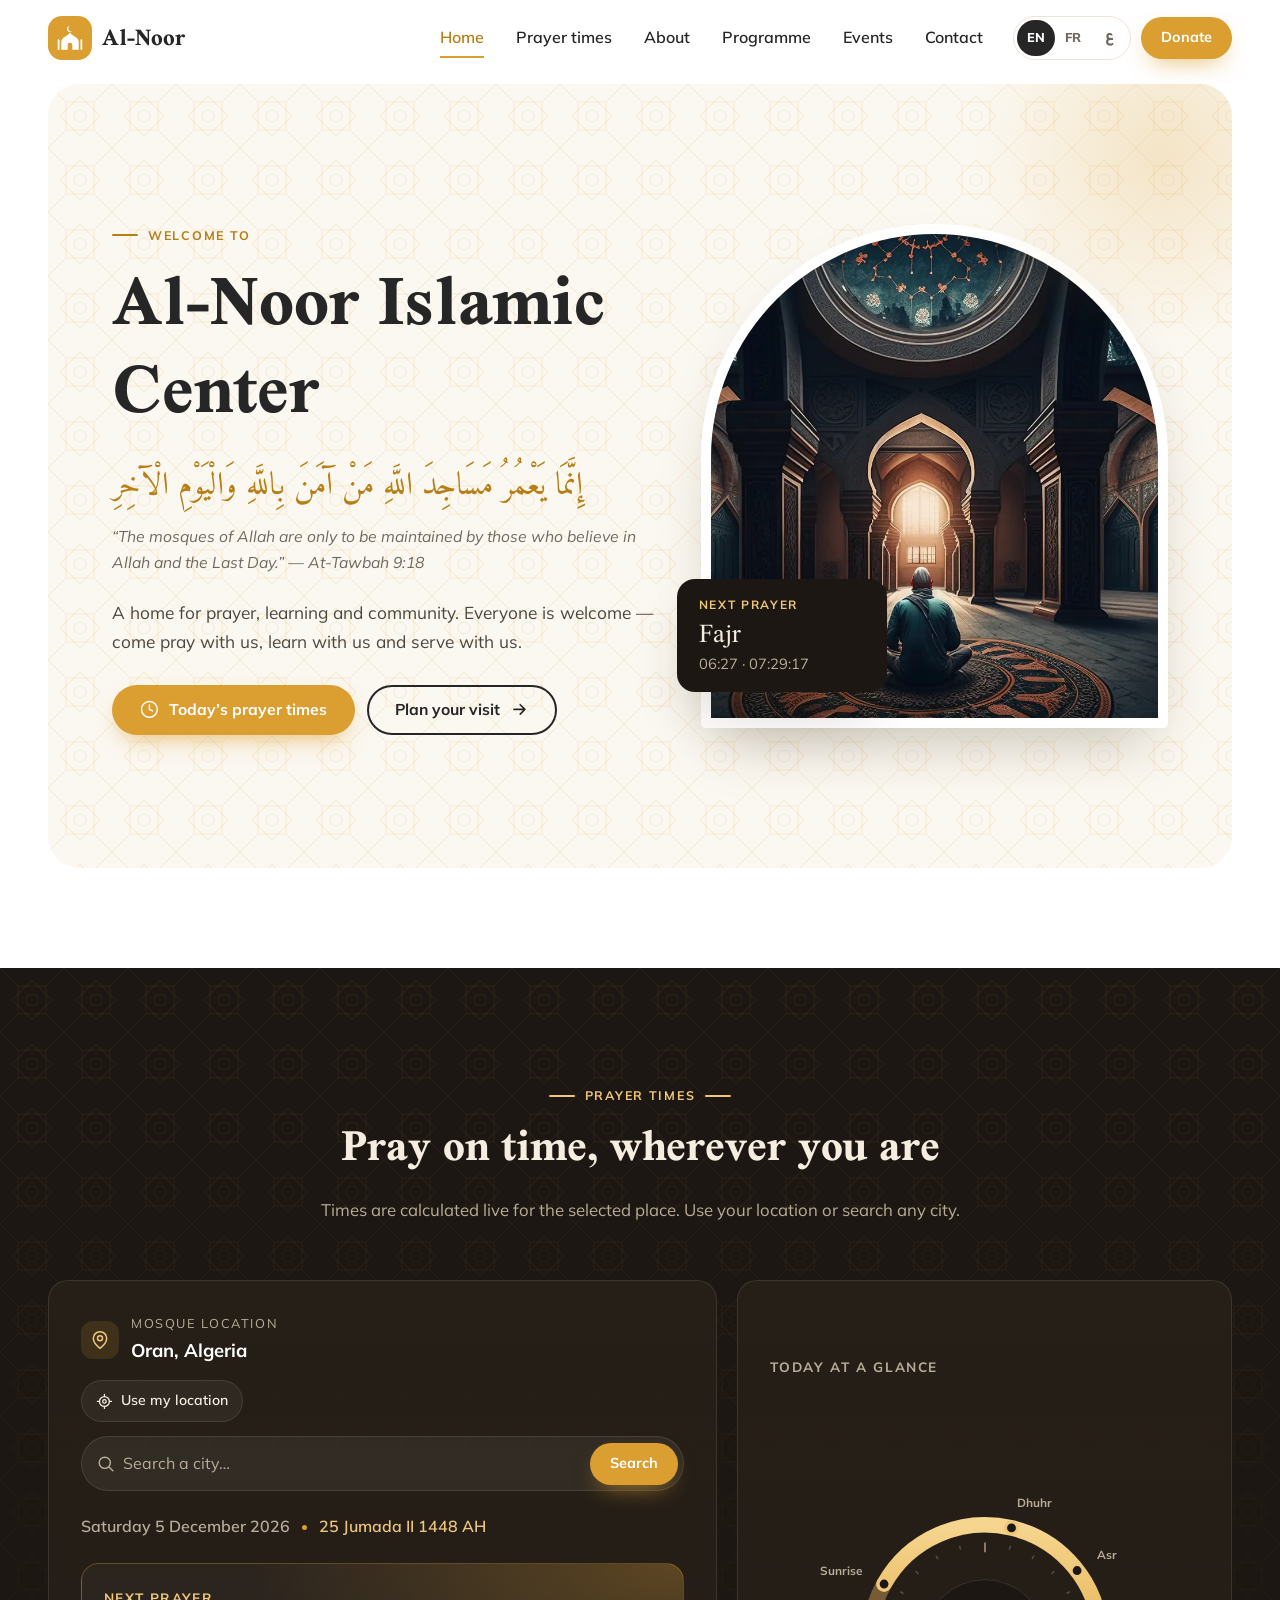
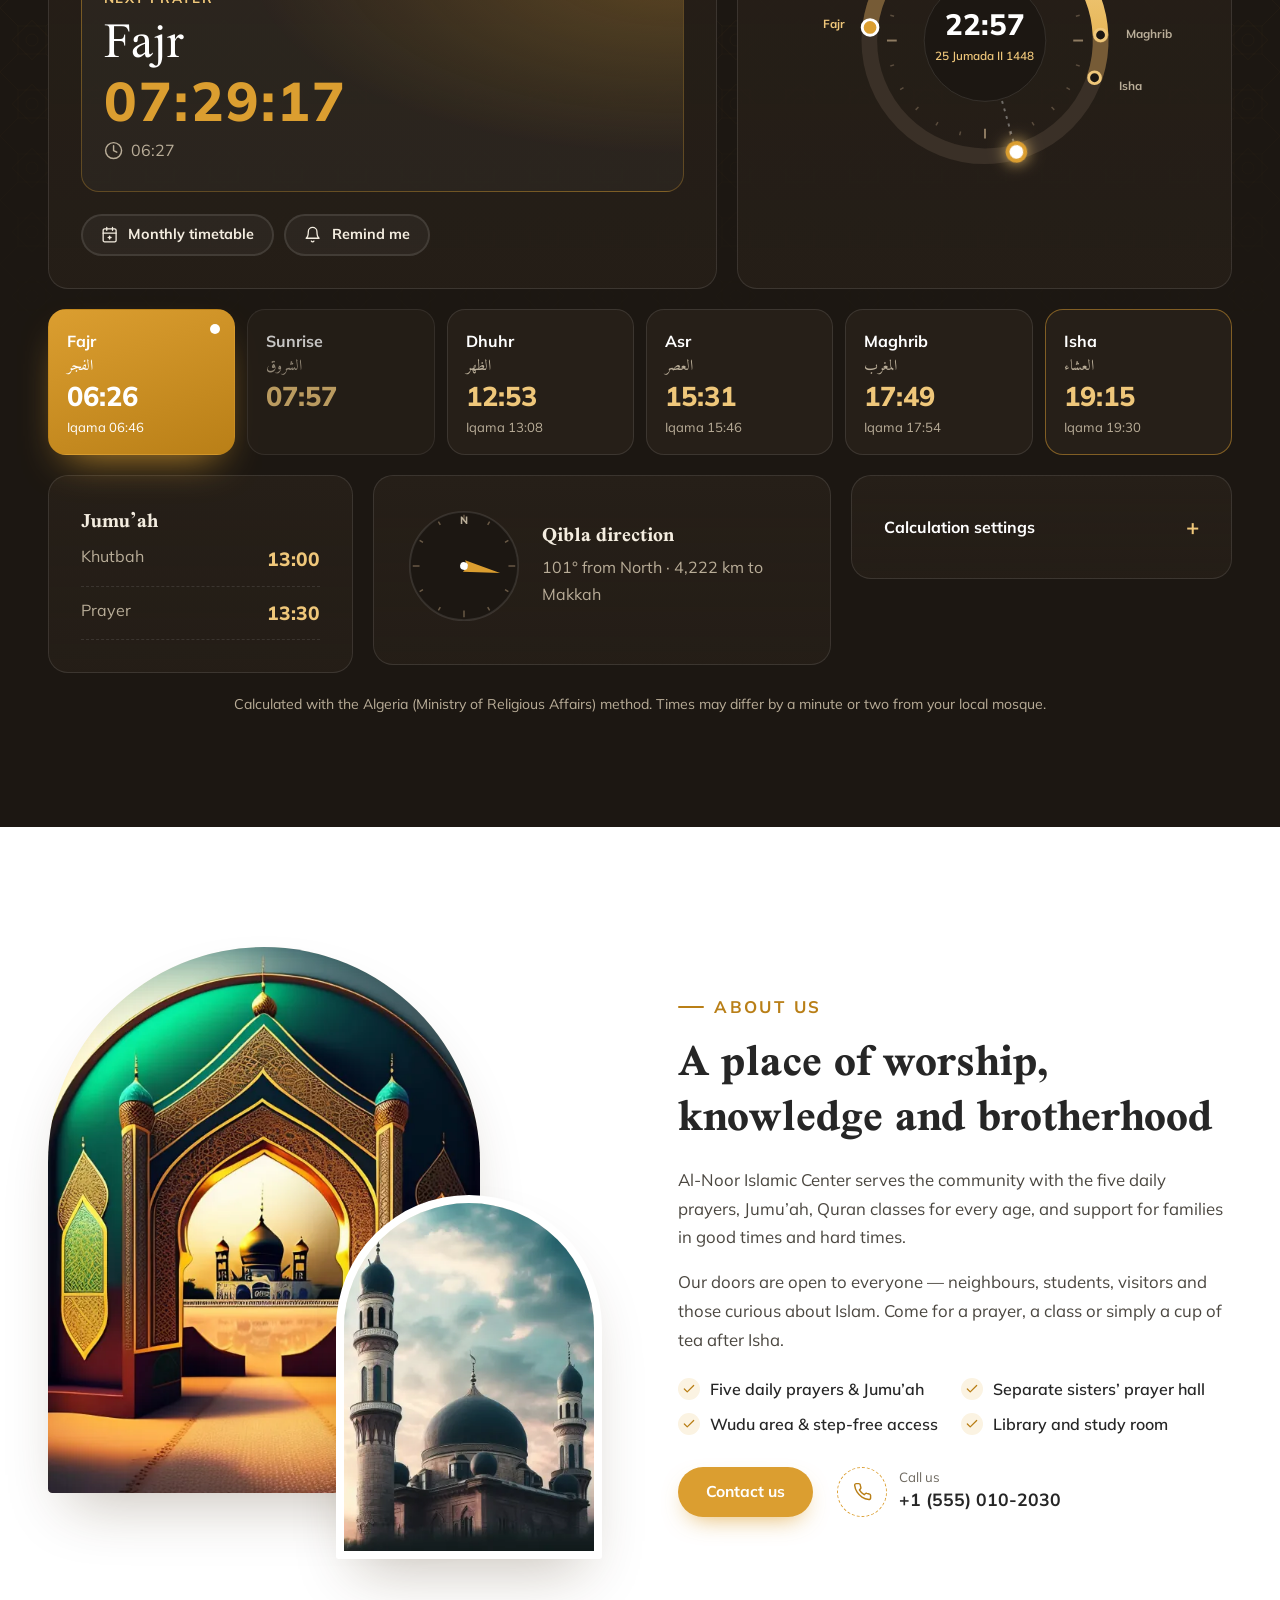
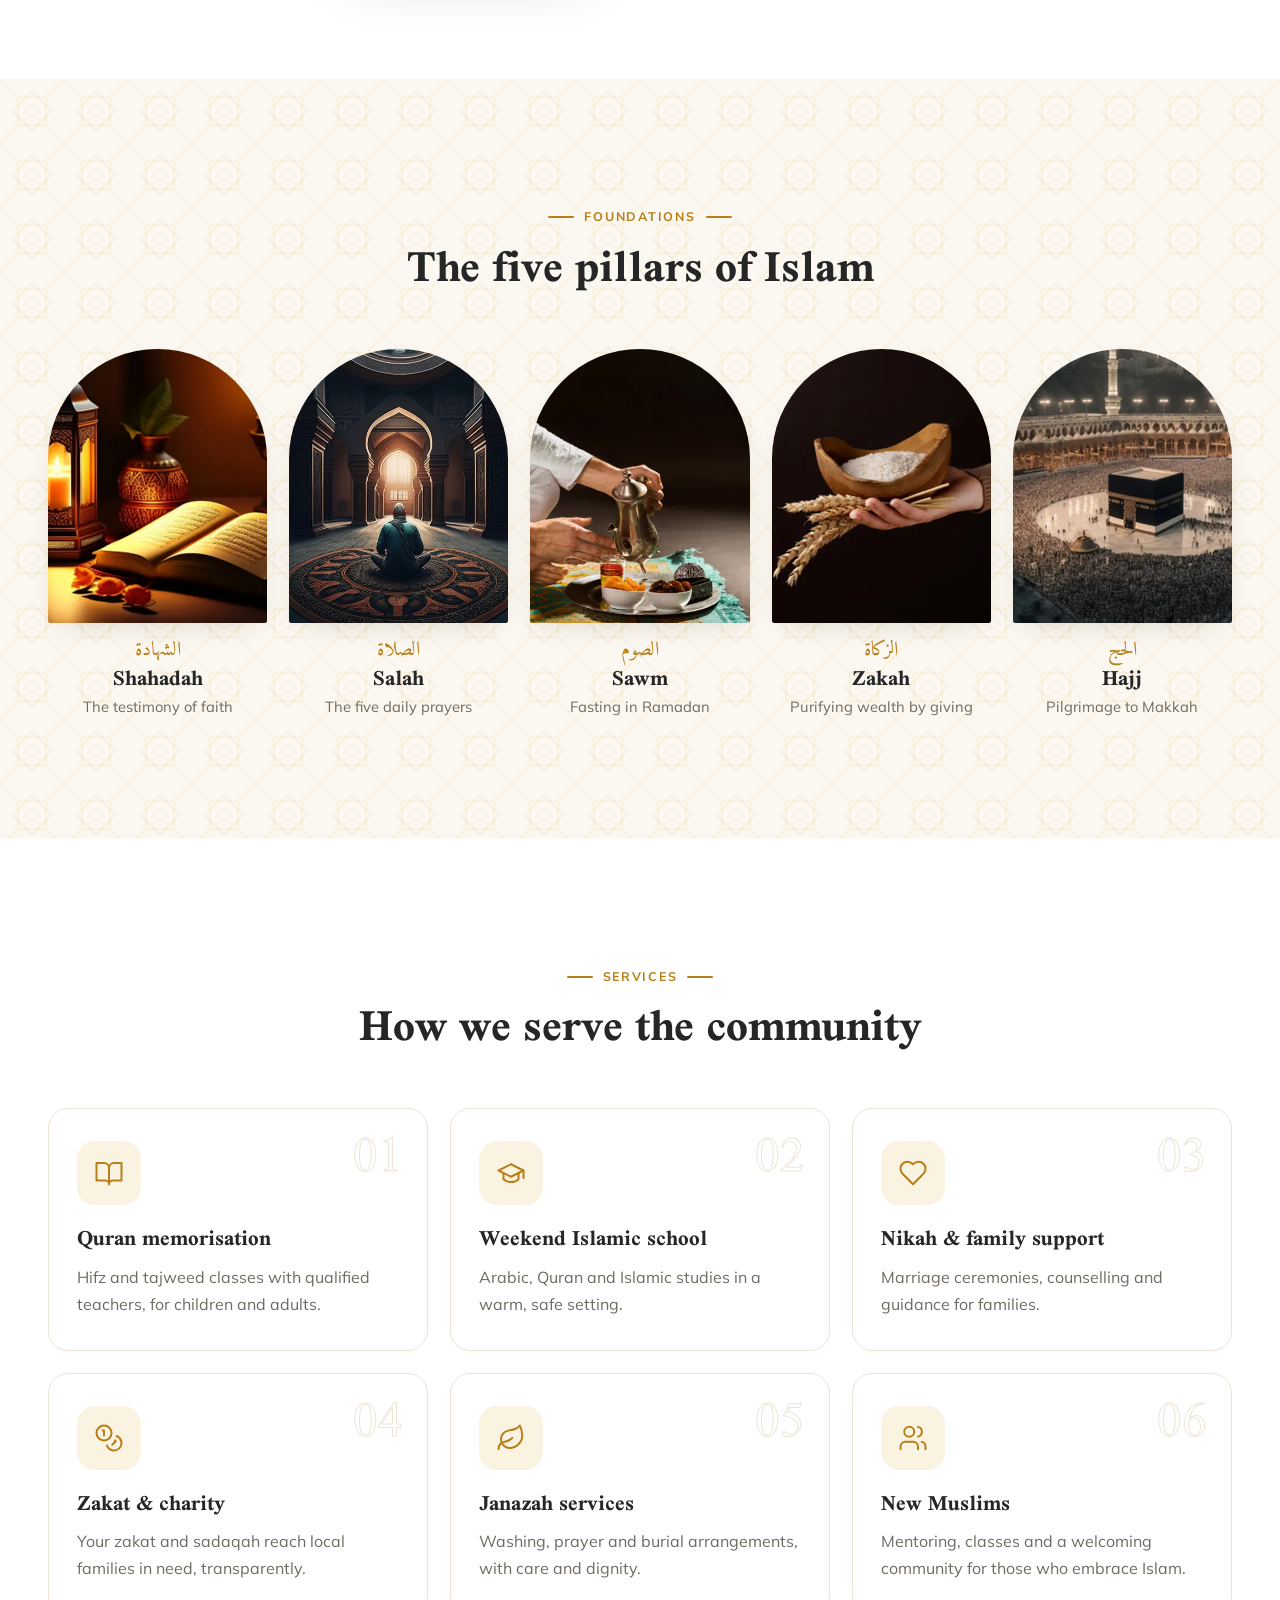
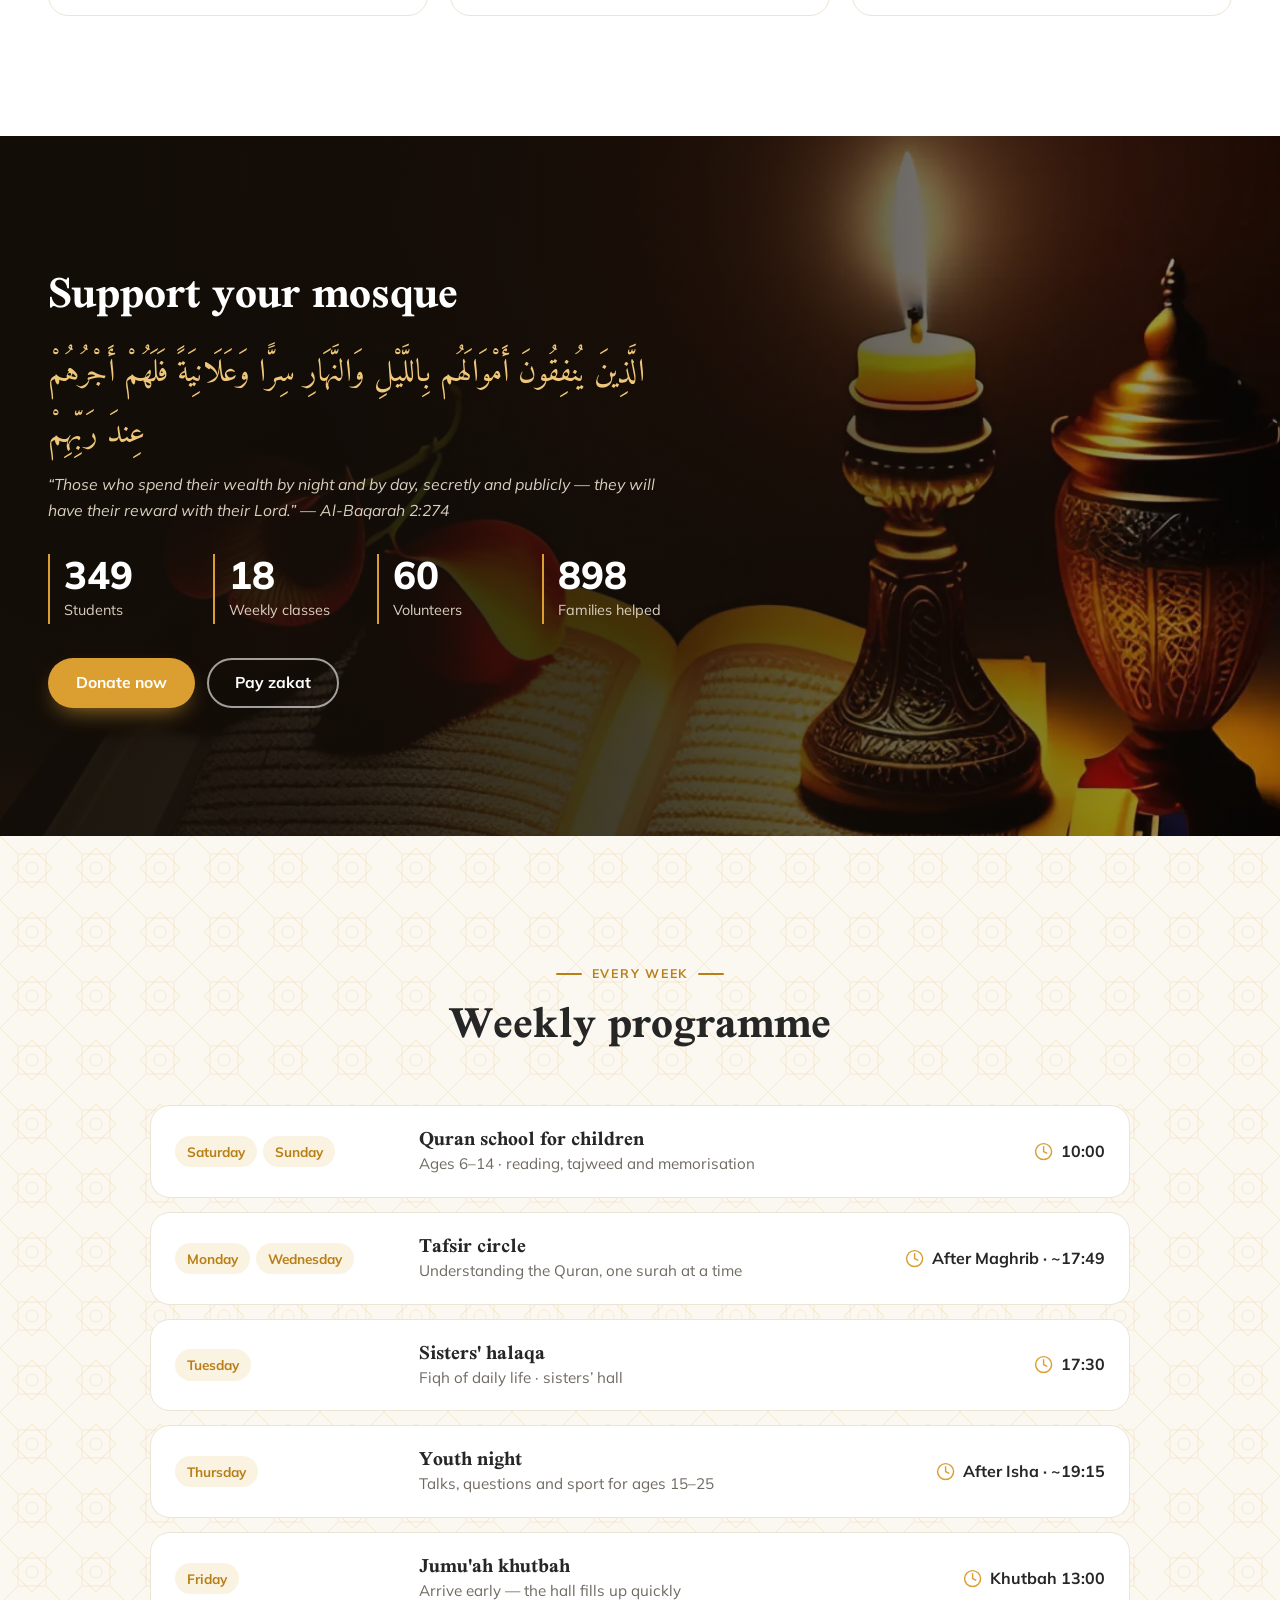
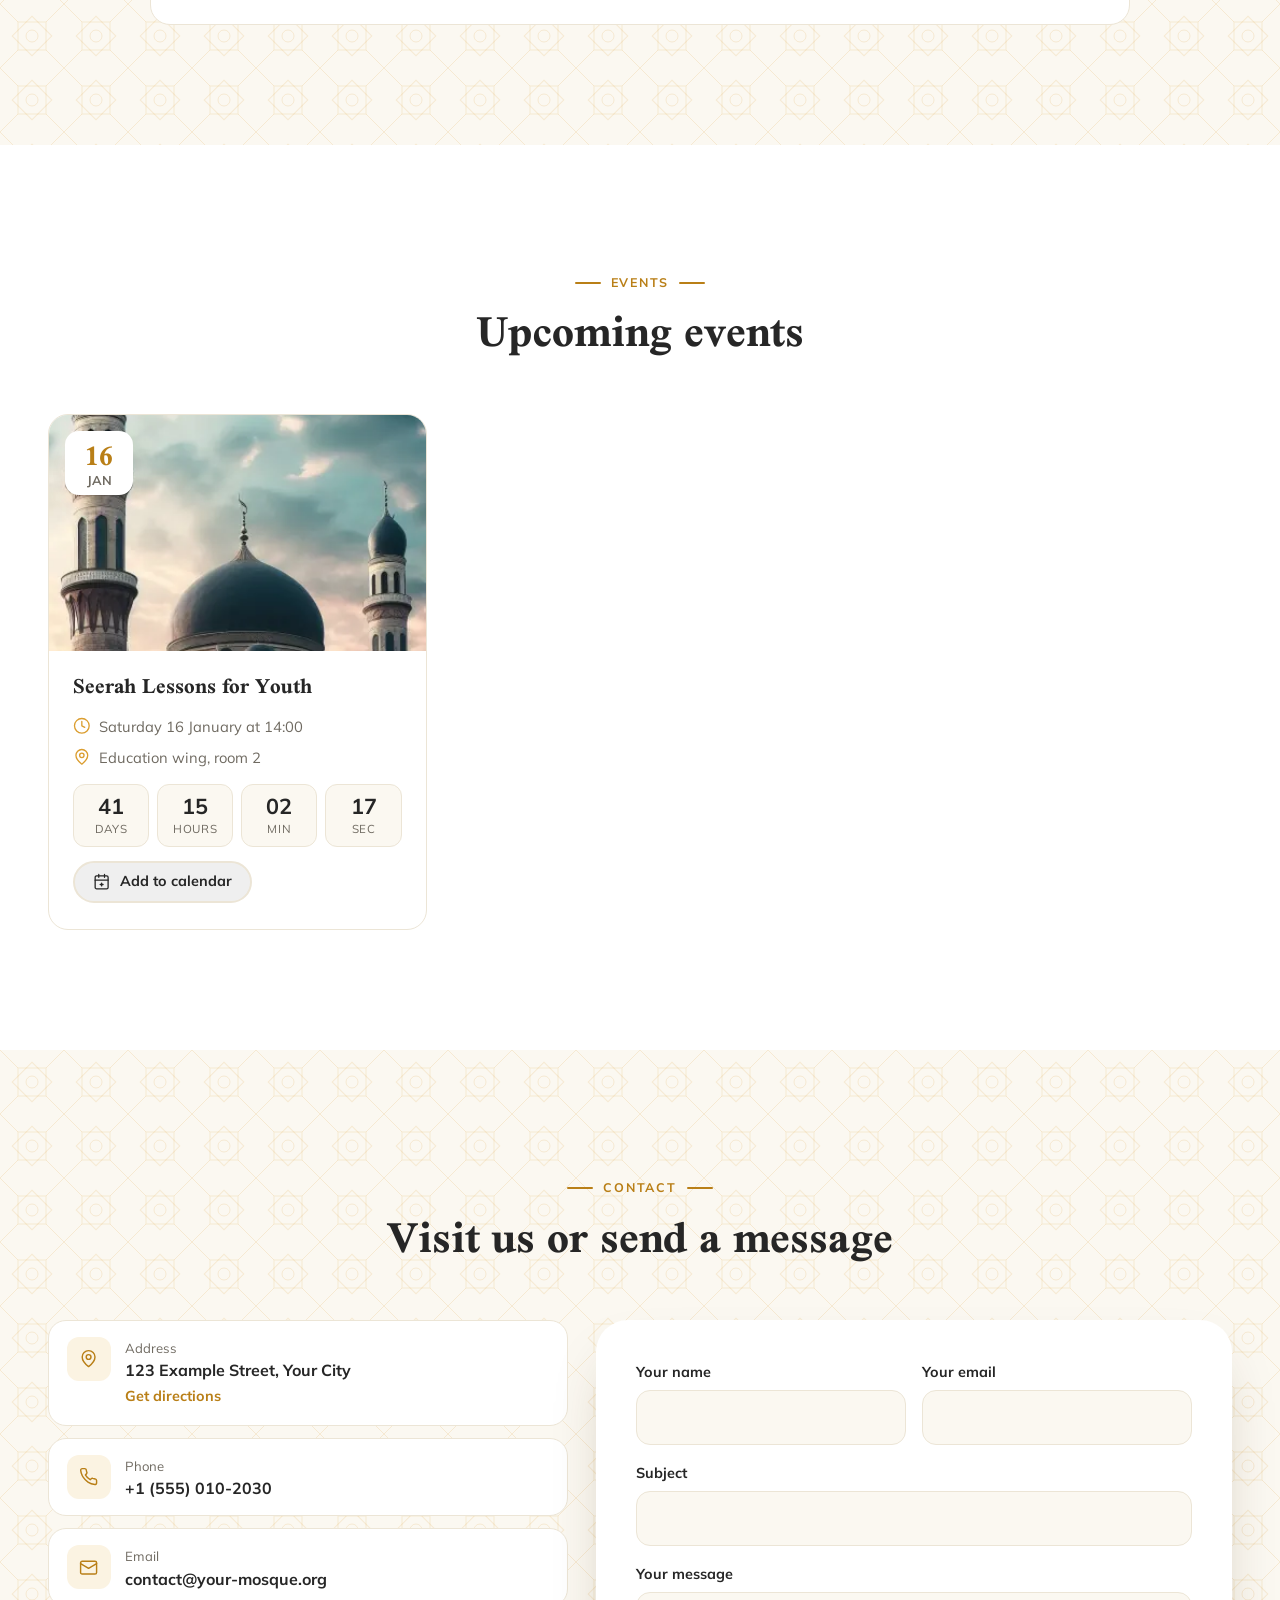
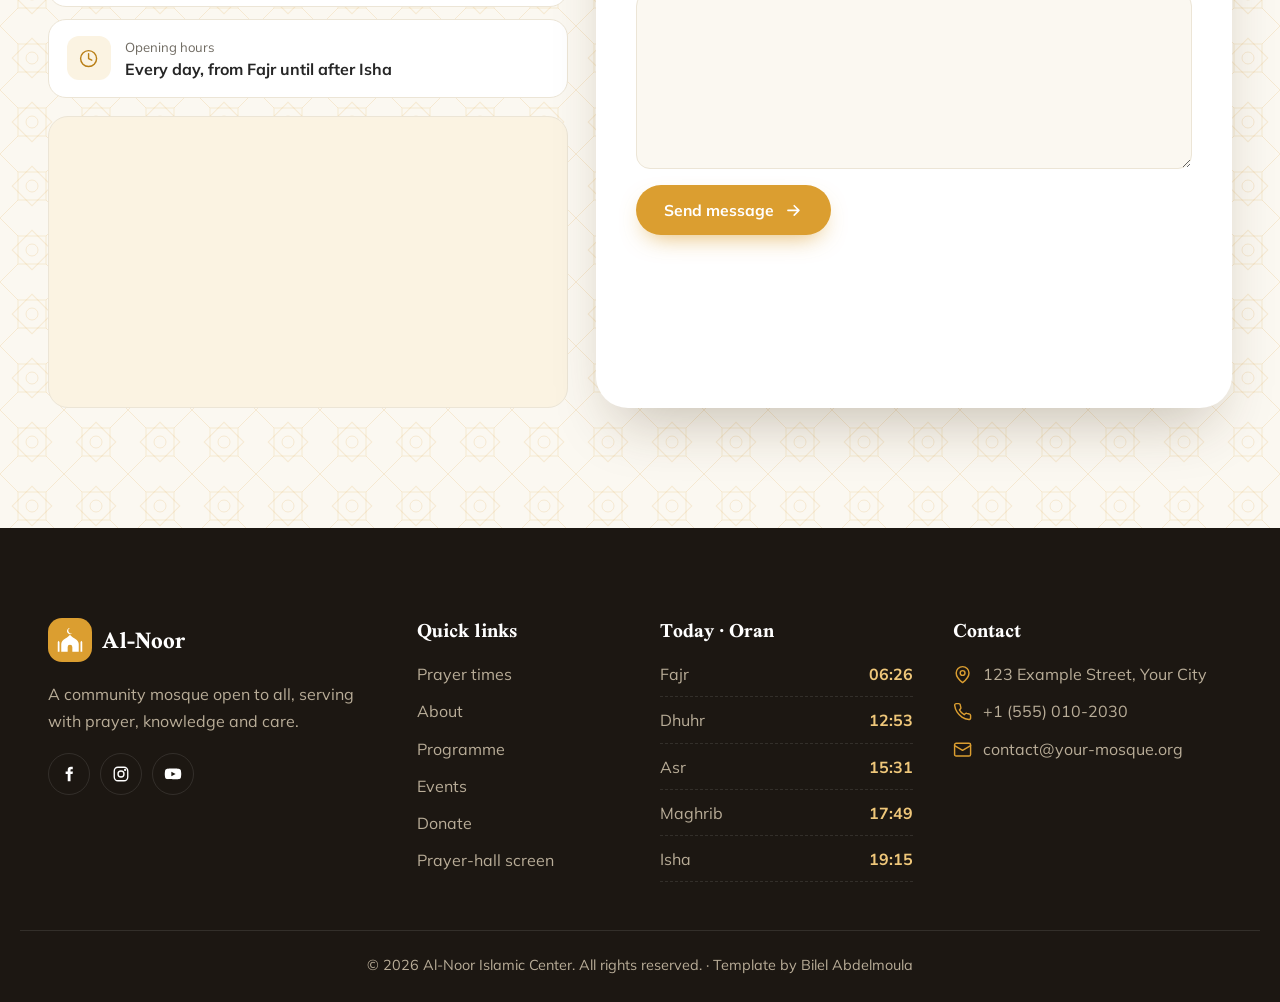
==== commit 9100ccaf: "Add author credit link Co-Authored-By: Claude Opus 5.5 <noreply@anthropic.com>" ====
--- a/index.html
+++ b/index.html
@@ -397,7 +397,7 @@
       </div>
     </div>
     <div class="container footer__bottom">
-      <p>© <span id="year"></span> <span data-site="name">Al-Noor Islamic Center</span>. <span data-i18n="f.rights">All rights reserved.</span></p>
+      <p>© <span id="year"></span> <span data-site="name">Al-Noor Islamic Center</span>. <span data-i18n="f.rights">All rights reserved.</span> · Template by <a href="https://bilelabdelmoula.dev" rel="author">Bilel Abdelmoula</a></p>
     </div>
   </footer>
 
